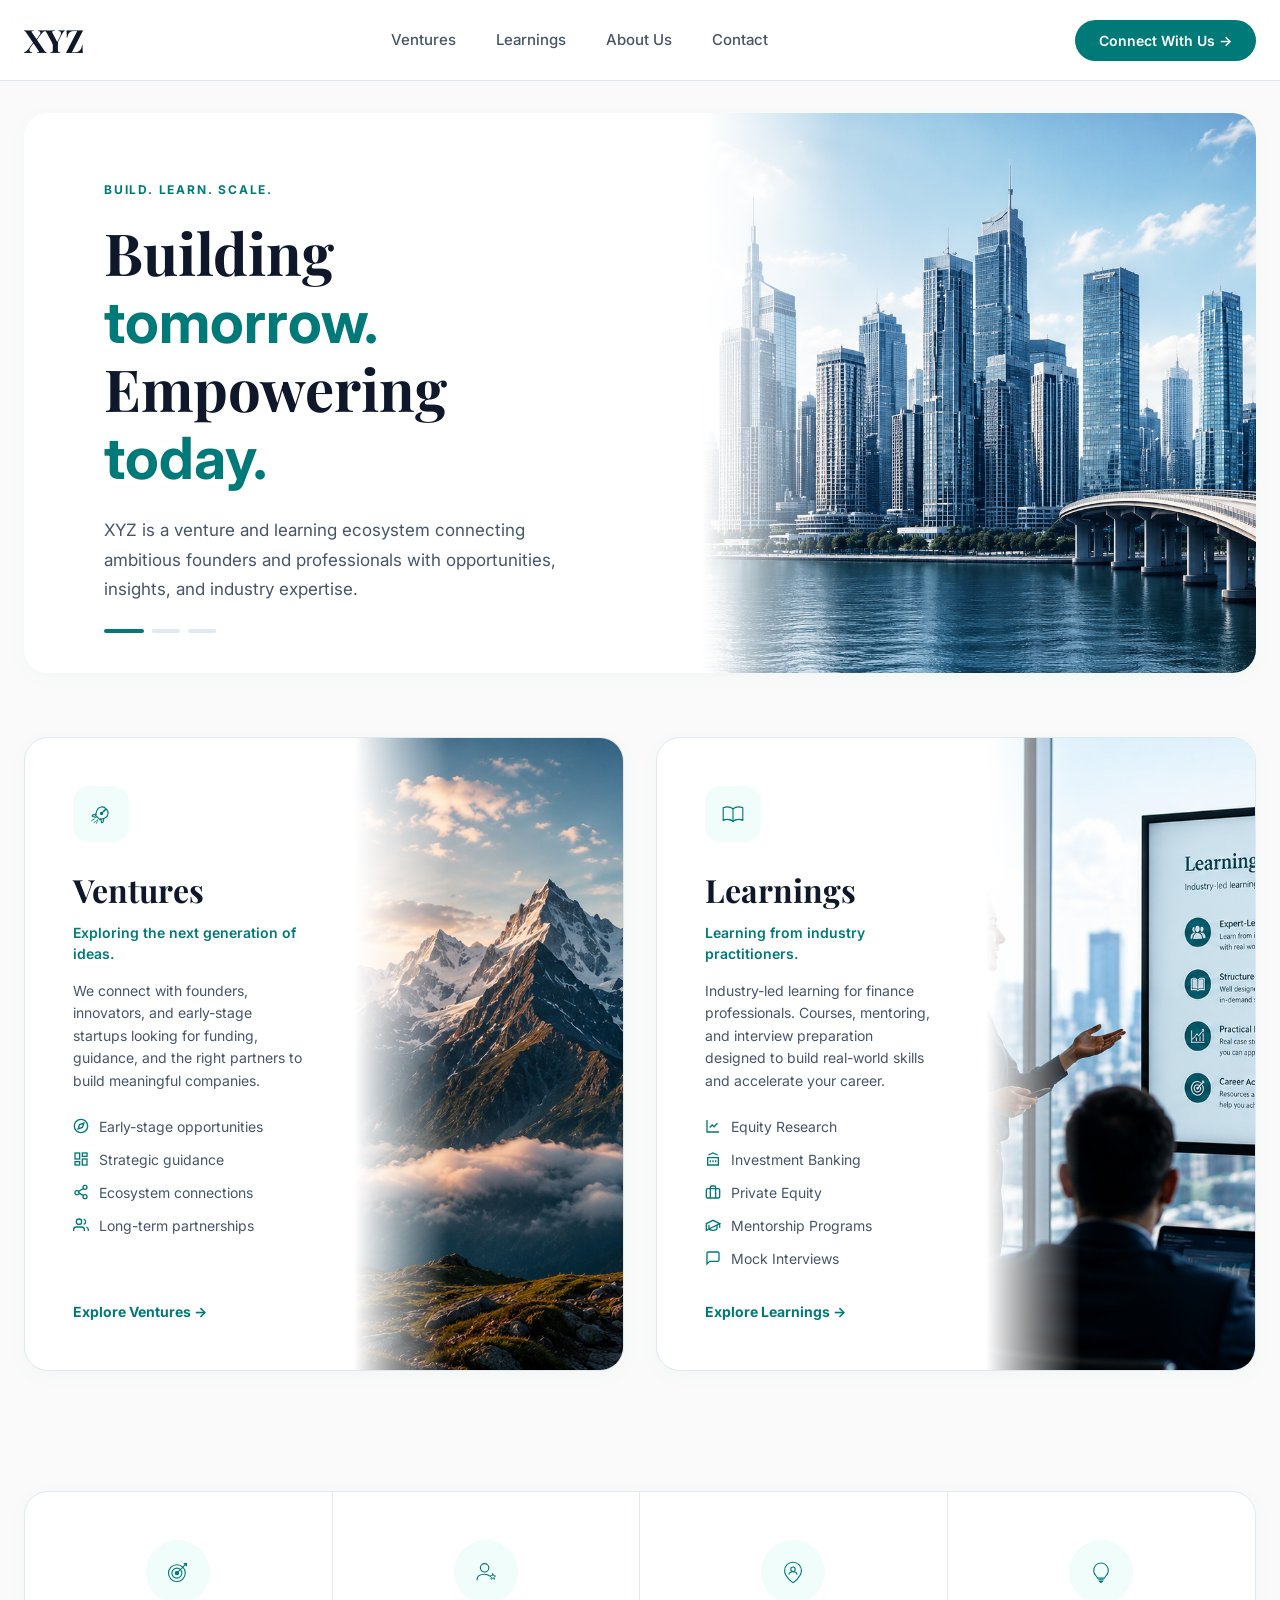
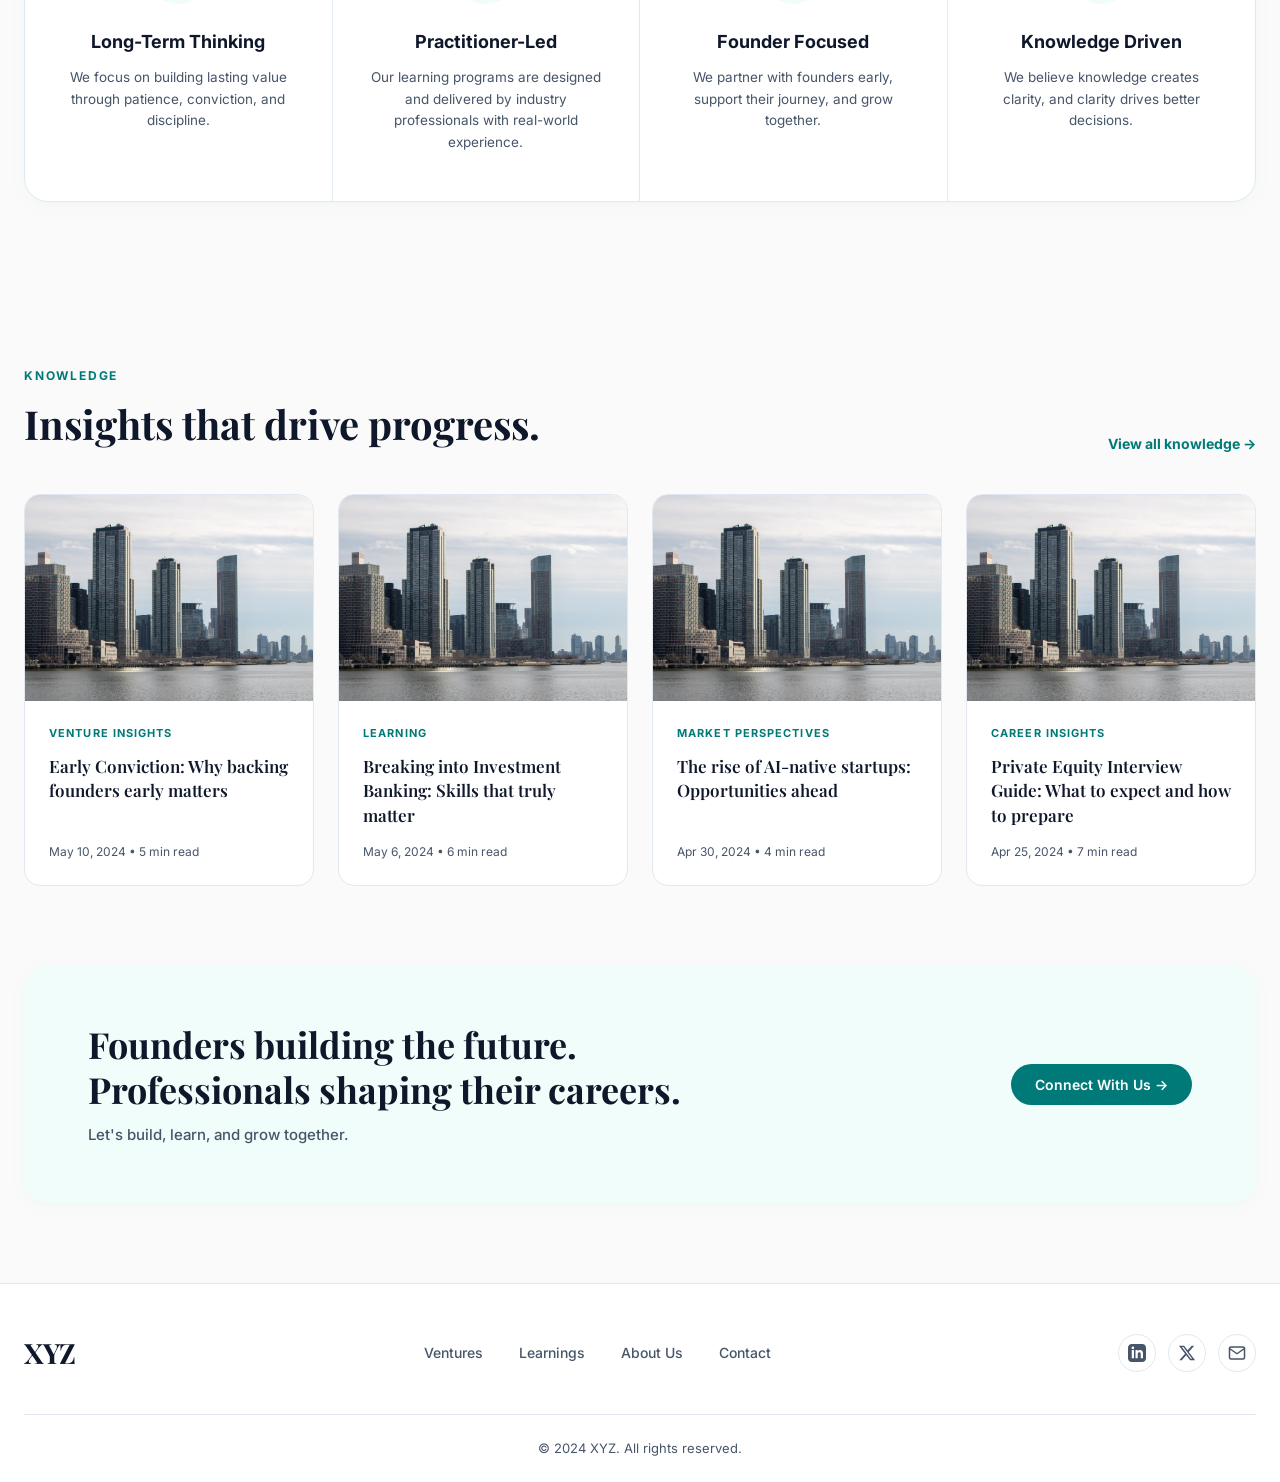
==== index.html @ 6a51c648 "init project" ====
<!doctype html>
<html lang="en">
  <head>
    <meta charset="UTF-8" />
    <meta name="viewport" content="width=device-width, initial-scale=1.0" />
    <title>XYZ Ventures & Learnings</title>

    <link rel="preconnect" href="https://fonts.googleapis.com" />
    <link rel="preconnect" href="https://fonts.gstatic.com" crossorigin />

    <link
      href="https://fonts.googleapis.com/css2?family=Playfair+Display:ital,wght@0,600;0,700;1,600;1,700&family=Inter:wght@400;500;600;700&display=swap"
      rel="stylesheet"
    />

    <link rel="stylesheet" href="styles.css" />
  </head>

  <body>
    <!-- ================= HEADER ================= -->

    <header class="header">
      <div class="container">
        <div class="navbar">
          <a href="#" class="logo"> XYZ </a>

          <nav class="nav-links" id="navMenu">
            <a href="#">Ventures</a>
            <a href="#">Learnings</a>
            <a href="#">About Us</a>
            <a href="#">Contact</a>
          </nav>

          <div class="nav-actions">
            <button class="btn-primary">Connect With Us &rarr;</button>

            <button class="menu-toggle" id="menuToggle" aria-label="Toggle Navigation Menu">☰</button>
          </div>
        </div>
      </div>
    </header>

    <!-- ================= HERO ================= -->

    <section class="hero">
      <div class="container">
        <div class="hero-slider">
          <!-- Slide 1 -->

          <div class="hero-slide active">
            <div class="hero-content">
              <span class="eyebrow"> BUILD. LEARN. SCALE. </span>

              <h1>
                Building
                <span class="highlight">tomorrow.</span>
                <br />
                Empowering
                <span class="highlight">today.</span>
              </h1>

              <p>
                XYZ is a venture and learning ecosystem connecting ambitious
                founders and professionals with opportunities, insights, and
                industry expertise.
              </p>
            </div>

            <div class="hero-image">
              <img src="assets/images/hero-city.jpg" alt="City Skyline" />
            </div>
          </div>

          <!-- Slide 2 -->

          <div class="hero-slide">
            <div class="hero-content">
              <span class="eyebrow"> GROW. CONNECT. LEAD. </span>

              <h1>
                Empowering
                <span class="highlight">founders.</span>
                <br />
                Creating
                <span class="highlight">impact.</span>
              </h1>

              <p>
                Access strategic guidance, funding opportunities, and an
                ecosystem built for long-term success.
              </p>
            </div>

            <div class="hero-image">
              <img src="assets/images/hero-founder.jpg" alt="Founder" />
            </div>
          </div>

          <!-- Slide 3 -->

          <div class="hero-slide">
            <div class="hero-content">
              <span class="eyebrow"> LEARN. EVOLVE. SUCCEED. </span>

              <h1>
                Learn from
                <span class="highlight">industry</span>
                <br />
                practitioners.
              </h1>

              <p>
                Industry-led learning designed to accelerate professional growth
                and real-world outcomes.
              </p>
            </div>

            <div class="hero-image">
              <img src="assets/images/hero-learning.jpg" alt="Learning" />
            </div>
          </div>

          <div class="slider-dots"></div>
        </div>
      </div>
    </section>

    <!-- ================= VENTURES & LEARNINGS ================= -->

    <section class="programs">
      <div class="container">
        <div class="program-grid">
          <!-- Ventures -->

          <article class="program-card">
            <div class="card-content-left">
              <div class="icon-box">
                <svg xmlns="http://www.w3.org/2000/svg" viewBox="0 0 100 100" class="card-icon-svg">
                  <g fill="none" stroke="currentColor" stroke-width="4" stroke-linecap="round" stroke-linejoin="round">
                    <path d="M68,32 C60,20 40,24 36,36 L30,54 L46,70 L64,64 C76,60 80,40 68,32 Z" />
                    <path d="M56,44 C60,38 64,34 68,32 C66,36 62,40 56,44" />
                    <path d="M33,51 L20,54 C18,55 18,58 21,59 L32,62" />
                    <path d="M49,67 L52,80 C53,82 56,82 57,79 L60,68" />
                    <path d="M26,68 L16,74" stroke-width="3" />
                    <path d="M32,74 L25,81" stroke-width="3" />
                    <path d="M38,71 L34,83" stroke-width="3" />
                    <circle cx="52" cy="48" r="4" fill="currentColor" />
                  </g>
                </svg>
              </div>

              <h3>Ventures</h3>
              
              <span class="program-subtitle">Exploring the next generation of ideas.</span>

              <p class="program-desc">
                We connect with founders, innovators, and early-stage startups looking for funding,
                guidance, and the right partners to build meaningful companies.
              </p>

              <ul class="program-list">
                <li>
                  <svg class="list-icon" viewBox="0 0 24 24" fill="none" stroke="currentColor" stroke-width="2"><circle cx="12" cy="12" r="10"/><polygon points="16.24 7.76 14.12 14.12 7.76 16.24 9.88 9.88 16.24 7.76"/></svg>
                  <span>Early-stage opportunities</span>
                </li>
                <li>
                  <svg class="list-icon" viewBox="0 0 24 24" fill="none" stroke="currentColor" stroke-width="2"><rect x="3" y="3" width="7" height="9"/><rect x="14" y="3" width="7" height="5"/><rect x="14" y="12" width="7" height="9"/><rect x="3" y="16" width="7" height="5"/></svg>
                  <span>Strategic guidance</span>
                </li>
                <li>
                  <svg class="list-icon" viewBox="0 0 24 24" fill="none" stroke="currentColor" stroke-width="2"><path d="M18 8A3 3 0 1 0 18 2A3 3 0 0 0 18 8Zm-12 8a3 3 0 1 0 0-6 3 3 0 0 0 0 6Zm12 6a3 3 0 1 0 0-6 3 3 0 0 0 0 6ZM7.5 11.5l9-5.1m-9 6.2l9 5.1"/></svg>
                  <span>Ecosystem connections</span>
                </li>
                <li>
                  <svg class="list-icon" viewBox="0 0 24 24" fill="none" stroke="currentColor" stroke-width="2"><path d="M17 21v-2a4 4 0 0 0-4-4H5a4 4 0 0 0-4 4v2"/><circle cx="9" cy="7" r="4"/><path d="M23 21v-2a4 4 0 0 0-3-3.87"/><path d="M16 3.13a4 4 0 0 1 0 7.75"/></svg>
                  <span>Long-term partnerships</span>
                </li>
              </ul>

              <a href="#" class="program-link"> Explore Ventures &rarr; </a>
            </div>

            <div class="card-image">
              <img src="assets/images/venture-mountain.jpg" alt="Mountain ventures" />
            </div>
          </article>

          <!-- Learnings -->

          <article class="program-card">
            <div class="card-content-left">
              <div class="icon-box">
                <svg xmlns="http://www.w3.org/2000/svg" viewBox="0 0 100 100" class="card-icon-svg">
                  <g fill="none" stroke="currentColor" stroke-width="4" stroke-linecap="round" stroke-linejoin="round">
                    <path d="M50,75 C40,68 25,68 15,72 L15,28 C25,24 40,24 50,31" />
                    <path d="M50,75 C60,68 75,68 85,72 L85,28 C75,24 60,24 50,31" />
                    <line x1="50" y1="31" x2="50" y2="75" />
                    <path d="M15,72 C25,69 40,69 50,76" />
                    <path d="M85,72 C75,69 60,69 50,76" />
                  </g>
                </svg>
              </div>

              <h3>Learnings</h3>
              
              <span class="program-subtitle">Learning from industry practitioners.</span>

              <p class="program-desc">
                Industry-led learning for finance professionals. Courses, mentoring, and interview
                preparation designed to build real-world skills and accelerate your career.
              </p>

              <ul class="program-list">
                <li>
                  <svg class="list-icon" viewBox="0 0 24 24" fill="none" stroke="currentColor" stroke-width="2"><path d="M3 3v18h18"/><path d="m18.7 8-5.1 5.2-2.8-2.7L7 14.3"/></svg>
                  <span>Equity Research</span>
                </li>
                <li>
                  <svg class="list-icon" viewBox="0 0 24 24" fill="none" stroke="currentColor" stroke-width="2"><path d="M3 21h18M3 10h18M5 6l7-3 7 3M4 10v11M20 10v11M8 14v3M12 14v3M16 14v3"/></svg>
                  <span>Investment Banking</span>
                </li>
                <li>
                  <svg class="list-icon" viewBox="0 0 24 24" fill="none" stroke="currentColor" stroke-width="2"><rect x="2" y="7" width="20" height="14" rx="2" ry="2"/><path d="M16 21V5a2 2 0 0 0-2-2h-4a2 2 0 0 0-2 2v16"/></svg>
                  <span>Private Equity</span>
                </li>
                <li>
                  <svg class="list-icon" viewBox="0 0 24 24" fill="none" stroke="currentColor" stroke-width="2"><path d="M22 10v6M2 10l10-5 10 5-10 5-10 5z"/><path d="M6 12v5c0 2 2 3 6 3s6-1 6-3v-5"/></svg>
                  <span>Mentorship Programs</span>
                </li>
                <li>
                  <svg class="list-icon" viewBox="0 0 24 24" fill="none" stroke="currentColor" stroke-width="2"><path d="M21 15a2 2 0 0 1-2 2H7l-4 4V5a2 2 0 0 1 2-2h14a2 2 0 0 1 2 2z"/></svg>
                  <span>Mock Interviews</span>
                </li>
              </ul>

              <a href="#" class="program-link"> Explore Learnings &rarr; </a>
            </div>

            <div class="card-image">
              <img src="assets/images/learning-office.jpg" alt="Learning environment" />
            </div>
          </article>
        </div>
      </div>
    </section>

    <!-- ================= VALUES ================= -->

    <section class="values">
      <div class="container">
        <div class="value-grid">
          <div class="value-item">
            <div class="value-icon">
              <svg class="value-svg-icon" viewBox="0 0 100 100">
                <g fill="none" stroke="currentColor" stroke-width="4" stroke-linecap="round" stroke-linejoin="round">
                  <circle cx="46" cy="54" r="30" />
                  <circle cx="46" cy="54" r="18" />
                  <circle cx="46" cy="54" r="6" fill="currentColor" />
                  <path d="M78,22 L52,48" stroke-width="4" />
                  <path d="M72,20 L80,20 L80,28" />
                  <line x1="75" y1="25" x2="81" y2="19" />
                </g>
              </svg>
            </div>
            <h4>Long-Term Thinking</h4>
            <p>
              We focus on building lasting value through patience, conviction,
              and discipline.
            </p>
          </div>

          <div class="value-item">
            <div class="value-icon">
              <svg class="value-svg-icon" viewBox="0 0 100 100">
                <g fill="none" stroke="currentColor" stroke-width="4" stroke-linecap="round" stroke-linejoin="round">
                  <circle cx="45" cy="35" r="15" />
                  <path d="M18,78 C18,63 30,58 45,58 C51,58 58,60 62,64" />
                  <path d="M74,56 L77,63 L84,64 L79,69 L80,76 L74,72 L68,76 L69,69 L64,64 L71,63 Z" fill="none" stroke-width="3.5" />
                </g>
              </svg>
            </div>
            <h4>Practitioner-Led</h4>
            <p>
              Our learning programs are designed and delivered by industry
              professionals with real-world experience.
            </p>
          </div>

          <div class="value-item">
            <div class="value-icon">
              <svg class="value-svg-icon" viewBox="0 0 100 100">
                <g fill="none" stroke="currentColor" stroke-width="4" stroke-linecap="round" stroke-linejoin="round">
                  <path d="M50,15 C33,15 20,28 20,45 C20,68 50,88 50,88 C50,88 80,68 80,45 C80,28 67,15 50,15 Z" />
                  <circle cx="50" cy="40" r="8" />
                  <path d="M36,58 C36,52 42,49 50,49 C58,49 64,52 64,58" />
                </g>
              </svg>
            </div>
            <h4>Founder Focused</h4>
            <p>
              We partner with founders early, support their journey, and grow together.
            </p>
          </div>

          <div class="value-item">
            <div class="value-icon">
              <svg class="value-svg-icon" viewBox="0 0 100 100">
                <g fill="none" stroke="currentColor" stroke-width="4" stroke-linecap="round" stroke-linejoin="round">
                  <path d="M50,18 C32,18 24,32 24,46 C24,58 34,64 38,72 L62,72 C66,64 76,58 76,46 C76,32 68,18 50,18 Z" />
                  <line x1="42" y1="78" x2="58" y2="78" />
                  <line x1="44" y1="84" x2="56" y2="84" />
                  <path d="M47,84 L50,88 L53,84 Z" fill="currentColor" />
                </g>
              </svg>
            </div>
            <h4>Knowledge Driven</h4>
            <p>
              We believe knowledge creates clarity, and clarity drives better decisions.
            </p>
          </div>
        </div>
      </div>
    </section>

    <!-- ================= KNOWLEDGE ================= -->

    <section class="knowledge">
      <div class="container">
        <div class="section-header">
          <div>
            <span class="section-label"> KNOWLEDGE </span>

            <h2>Insights that drive progress.</h2>
          </div>

          <a href="#" class="view-all-link"> View all knowledge &rarr; </a>
        </div>

        <div class="article-grid">
          <article class="article-card">
            <div class="article-image-box">
              <img src="assets/images/article-1.jpg" alt="Venture Insights" />
            </div>
            <div class="article-content">
              <span class="article-category">VENTURE INSIGHTS</span>
              <h4>Early Conviction: Why backing founders early matters</h4>
              <p class="article-meta">May 10, 2024 • 5 min read</p>
            </div>
          </article>

          <article class="article-card">
            <div class="article-image-box">
              <img src="assets/images/article-1.jpg" alt="Learning Insights" />
            </div>
            <div class="article-content">
              <span class="article-category">LEARNING</span>
              <h4>Breaking into Investment Banking: Skills that truly matter</h4>
              <p class="article-meta">May 6, 2024 • 6 min read</p>
            </div>
          </article>

          <article class="article-card">
            <div class="article-image-box">
              <img src="assets/images/article-1.jpg" alt="Market Perspectives" />
            </div>
            <div class="article-content">
              <span class="article-category">MARKET PERSPECTIVES</span>
              <h4>The rise of AI-native startups: Opportunities ahead</h4>
              <p class="article-meta">Apr 30, 2024 • 4 min read</p>
            </div>
          </article>

          <article class="article-card">
            <div class="article-image-box">
              <img src="assets/images/article-1.jpg" alt="Career Insights" />
            </div>
            <div class="article-content">
              <span class="article-category">CAREER INSIGHTS</span>
              <h4>Private Equity Interview Guide: What to expect and how to prepare</h4>
              <p class="article-meta">Apr 25, 2024 • 7 min read</p>
            </div>
          </article>
        </div>
      </div>
    </section>

    <!-- ================= CTA ================= -->

    <section class="cta-section">
      <div class="container">
        <div class="cta-banner">
          <div class="cta-content-left">
            <h2>
              Founders building the future.
              <br />
              Professionals shaping their careers.
            </h2>

            <p>Let's build, learn, and grow together.</p>
          </div>

          <div class="cta-content-right">
            <button class="btn-primary">Connect With Us &rarr;</button>
          </div>
        </div>
      </div>
    </section>

    <!-- ================= FOOTER ================= -->

    <footer class="footer">
      <div class="container">
        <div class="footer-top">
          <div class="footer-logo">XYZ</div>

          <div class="footer-links">
            <a href="#">Ventures</a>
            <a href="#">Learnings</a>
            <a href="#">About Us</a>
            <a href="#">Contact</a>
          </div>

          <div class="footer-social">
            <a href="#" aria-label="LinkedIn">
              <svg class="social-svg-icon" viewBox="0 0 24 24" fill="currentColor" width="20" height="20">
                <path d="M19 0h-14c-2.761 0-5 2.239-5 5v14c0 2.761 2.239 5 5 5h14c2.762 0 5-2.239 5-5v-14c0-2.761-2.238-5-5-5zm-11 19h-3v-11h3v11zm-1.5-12.268c-.966 0-1.75-.79-1.75-1.764s.784-1.764 1.75-1.764 1.75.79 1.75 1.764-.783 1.764-1.75 1.764zm13.5 12.268h-3v-5.604c0-3.368-4-3.113-4 0v5.604h-3v-11h3v1.765c1.396-2.586 7-2.777 7 2.476v6.759z"/>
              </svg>
            </a>
            <a href="#" aria-label="X">
              <svg class="social-svg-icon" viewBox="0 0 24 24" fill="currentColor" width="20" height="20">
                <path d="M18.244 2.25h3.308l-7.227 8.26 8.502 11.24H16.17l-5.214-6.817L4.99 21.75H1.68l7.73-8.835L1.254 2.25H8.08l4.713 6.231zm-1.161 17.52h1.833L7.084 4.126H5.117z"/>
              </svg>
            </a>
            <a href="#" aria-label="Email">
              <svg class="social-svg-icon" viewBox="0 0 24 24" fill="none" stroke="currentColor" stroke-width="2" stroke-linecap="round" stroke-linejoin="round" width="20" height="20">
                <path d="M4 4h16c1.1 0 2 .9 2 2v12c0 1.1-.9 2-2 2H4c-1.1 0-2-.9-2-2V6c0-1.1.9-2 2-2z"/>
                <polyline points="22,6 12,13 2,6"/>
              </svg>
            </a>
          </div>
        </div>

        <div class="footer-bottom">&copy; 2024 XYZ. All rights reserved.</div>
      </div>
    </footer>

    <script src="script.js"></script>
  </body>
</html>
---- styles.css ----
/* ==================================================
   XYZ TEAL VARIANT - Fresh & Modern
   styles.css
   ================================================== */

:root {
  /* Colors */
  --primary: #007A78;
  --primary-dark: #005A5B;
  --primary-light: #F0FDFA;
  --primary-light-hover: #E6F4F1;

  --text: #0F172A;
  --body: #475569;

  --border: #E2E8F0;
  --background: #FAFAFA;
  --white: #FFFFFF;

  /* Layout */
  --container: 1280px;

  /* Radius */
  --radius-xl: 24px;
  --radius-lg: 16px;
  --radius-md: 12px;
  --radius-sm: 8px;

  /* Shadow */
  --shadow-sm: 0 4px 20px rgba(0, 122, 120, 0.03);
  --shadow-md: 0 12px 36px rgba(0, 122, 120, 0.08);

  /* Animation */
  --transition: all 0.3s cubic-bezier(0.4, 0, 0.2, 1);
}

/* ==================================================
   RESET & BASICS
   ================================================== */

* {
  margin: 0;
  padding: 0;
  box-sizing: border-box;
}

img {
  display: block;
  width: 100%;
}

a {
  text-decoration: none;
  color: inherit;
}

ul {
  list-style: none;
}

button {
  font-family: inherit;
}

body {
  font-family: "Inter", sans-serif;
  background: var(--background);
  color: var(--text);
  overflow-x: hidden;
  line-height: 1.5;
  -webkit-font-smoothing: antialiased;
}

/* ==================================================
   LAYOUT CONTAINER
   ================================================== */

.container {
  width: 100%;
  max-width: var(--container);
  margin: 0 auto;
  padding-left: 24px;
  padding-right: 24px;
}

/* ==================================================
   HEADER & NAVBAR
   ================================================== */

.header {
  background: rgba(255, 255, 255, 0.85);
  backdrop-filter: blur(12px);
  -webkit-backdrop-filter: blur(12px);
  border-bottom: 1px solid var(--border);
  position: sticky;
  top: 0;
  z-index: 1000;
  transition: var(--transition);
}

.header.scrolled {
  box-shadow: 0 4px 20px rgba(15, 23, 42, 0.03);
  background: var(--white);
}

.navbar {
  height: 80px;
  display: flex;
  align-items: center;
  justify-content: space-between;
}

.logo {
  font-family: "Playfair Display", serif;
  font-size: 32px;
  font-weight: 700;
  color: var(--text);
  letter-spacing: -0.02em;
}

.nav-links {
  display: flex;
  align-items: center;
  gap: 40px;
}

.nav-links a {
  color: var(--body);
  font-size: 15px;
  font-weight: 500;
  transition: var(--transition);
  position: relative;
}

.nav-links a:hover {
  color: var(--primary);
}

.nav-actions {
  display: flex;
  align-items: center;
  gap: 16px;
}

.btn-primary {
  border: none;
  background: var(--primary);
  color: var(--white);
  padding: 12px 24px;
  border-radius: 999px;
  font-weight: 600;
  font-size: 14px;
  cursor: pointer;
  transition: var(--transition);
  display: inline-flex;
  align-items: center;
  gap: 8px;
}

.btn-primary:hover {
  background: var(--primary-dark);
  box-shadow: 0 4px 12px rgba(0, 122, 120, 0.15);
}

.menu-toggle {
  display: none;
  border: none;
  background: none;
  font-size: 24px;
  color: var(--text);
  cursor: pointer;
  padding: 4px;
  transition: var(--transition);
}

/* ==================================================
   HERO CAROUSEL
   ================================================== */

.hero {
  padding: 32px 0 64px;
}

.hero-slider {
  position: relative;
  overflow: hidden;
  border-radius: var(--radius-xl);
  box-shadow: var(--shadow-sm);
  background: var(--white);
}

.hero-slide {
  display: none;
  grid-template-columns: 55% 45%;
  min-height: 560px;
}

.hero-slide.active {
  display: grid;
}

.hero-content {
  padding: 64px 80px;
  display: flex;
  flex-direction: column;
  justify-content: center;
}

.eyebrow {
  color: var(--primary);
  font-size: 12px;
  font-weight: 700;
  letter-spacing: 0.15em;
  margin-bottom: 20px;
}

.hero-content h1 {
  font-family: "Playfair Display", serif;
  font-size: 58px;
  line-height: 1.15;
  margin-bottom: 24px;
  font-weight: 700;
  color: var(--text);
}

.hero-content h1 span.highlight {
  font-family: "Inter", sans-serif;
  color: var(--primary);
  font-weight: 700;
}

.hero-content p {
  font-size: 17px;
  line-height: 1.75;
  color: var(--body);
  max-width: 480px;
}

.hero-image {
  position: relative;
  overflow: hidden;
}

.hero-image::before {
  content: "";
  position: absolute;
  left: 0;
  top: 0;
  width: 25%;
  height: 100%;
  background: linear-gradient(to right, var(--white), rgba(255, 255, 255, 0));
  z-index: 2;
}

.hero-image img {
  width: 100%;
  height: 100%;
  object-fit: cover;
}

.slider-dots {
  display: flex;
  gap: 8px;
  position: absolute;
  left: 80px;
  bottom: 40px;
  z-index: 10;
}

.slider-dots button {
  width: 28px;
  height: 4px;
  border: none;
  border-radius: 99px;
  background: #E2E8F0;
  cursor: pointer;
  transition: var(--transition);
}

.slider-dots button.active {
  background: var(--primary);
  width: 40px;
}

/* ==================================================
   PROGRAM CARDS (VENTURES & LEARNINGS)
   ================================================== */

.programs {
  padding-bottom: 80px;
}

.program-grid {
  display: grid;
  grid-template-columns: repeat(2, 1fr);
  gap: 32px;
}

.program-card {
  position: relative;
  overflow: hidden;
  background: var(--white);
  border-radius: var(--radius-xl);
  border: 1px solid var(--border);
  min-height: 540px;
  box-shadow: var(--shadow-sm);
  display: flex;
  transition: var(--transition);
}

.program-card:hover {
  transform: translateY(-4px);
  box-shadow: var(--shadow-md);
  border-color: rgba(0, 122, 120, 0.15);
}

.card-content-left {
  padding: 48px;
  width: 55%;
  display: flex;
  flex-direction: column;
  justify-content: flex-start;
  z-index: 3;
}

.icon-box {
  width: 56px;
  height: 56px;
  border-radius: 16px;
  background: var(--primary-light);
  color: var(--primary);
  display: flex;
  align-items: center;
  justify-content: center;
  margin-bottom: 24px;
  transition: var(--transition);
}

.program-card:hover .icon-box {
  background: var(--primary);
  color: var(--white);
}

.card-icon-svg {
  width: 28px;
  height: 28px;
}

.program-card h3 {
  font-family: "Playfair Display", serif;
  font-size: 32px;
  font-weight: 700;
  margin-bottom: 8px;
  color: var(--text);
}

.program-subtitle {
  font-size: 14px;
  font-weight: 600;
  color: var(--primary);
  margin-bottom: 16px;
  display: block;
}

.program-desc {
  color: var(--body);
  font-size: 14px;
  line-height: 1.6;
  margin-bottom: 24px;
}

.program-list {
  display: flex;
  flex-direction: column;
  gap: 12px;
  margin-bottom: 32px;
}

.program-list li {
  display: flex;
  align-items: center;
  gap: 10px;
  color: var(--body);
  font-size: 14px;
}

.list-icon {
  width: 16px;
  height: 16px;
  color: var(--primary);
  flex-shrink: 0;
}

.program-link {
  font-size: 14px;
  font-weight: 700;
  color: var(--primary);
  margin-top: auto;
  display: inline-flex;
  align-items: center;
  transition: var(--transition);
}

.program-link:hover {
  color: var(--primary-dark);
  transform: translateX(4px);
}

.card-image {
  width: 45%;
  position: relative;
  overflow: hidden;
}

.card-image::before {
  content: "";
  position: absolute;
  top: 0;
  left: 0;
  width: 35%;
  height: 100%;
  background: linear-gradient(to right, var(--white), rgba(255, 255, 255, 0));
  z-index: 2;
}

.card-image img {
  height: 100%;
  width: 100%;
  object-fit: cover;
}

/* ==================================================
   VALUES SECTION
   ================================================= */

.values {
  padding: 40px 0 80px;
}

.value-grid {
  display: grid;
  grid-template-columns: repeat(4, 1fr);
  background: var(--white);
  border-radius: var(--radius-xl);
  border: 1px solid var(--border);
  overflow: hidden;
  box-shadow: var(--shadow-sm);
}

.value-item {
  padding: 48px 36px;
  text-align: center;
  display: flex;
  flex-direction: column;
  align-items: center;
  transition: var(--transition);
}

.value-item:hover {
  background: var(--primary-light);
}

.value-item:not(:last-child) {
  border-right: 1px solid var(--border);
}

.value-icon {
  width: 64px;
  height: 64px;
  border-radius: 50%;
  background: var(--primary-light);
  color: var(--primary);
  display: flex;
  align-items: center;
  justify-content: center;
  margin-bottom: 24px;
  transition: var(--transition);
}

.value-item:hover .value-icon {
  background: var(--primary);
  color: var(--white);
  transform: scale(1.05);
}

.value-svg-icon {
  width: 28px;
  height: 28px;
}

.value-item h4 {
  font-family: "Inter", sans-serif;
  font-size: 18px;
  font-weight: 700;
  margin-bottom: 12px;
  color: var(--text);
}

.value-item p {
  color: var(--body);
  font-size: 13.5px;
  line-height: 1.6;
}

/* ==================================================
   KNOWLEDGE SECTION
   ================================================== */

.knowledge {
  padding: 80px 0;
}

.section-header {
  display: flex;
  justify-content: space-between;
  align-items: flex-end;
  margin-bottom: 40px;
}

.section-label {
  color: var(--primary);
  font-weight: 700;
  letter-spacing: 0.15em;
  font-size: 12px;
  text-transform: uppercase;
}

.section-header h2 {
  font-family: "Playfair Display", serif;
  font-size: 40px;
  font-weight: 700;
  margin-top: 8px;
  color: var(--text);
}

.view-all-link {
  color: var(--primary);
  font-weight: 700;
  font-size: 14px;
  display: inline-flex;
  align-items: center;
  transition: var(--transition);
}

.view-all-link:hover {
  color: var(--primary-dark);
  transform: translateX(4px);
}

.article-grid {
  display: grid;
  grid-template-columns: repeat(4, 1fr);
  gap: 24px;
}

.article-card {
  background: var(--white);
  border-radius: var(--radius-lg);
  overflow: hidden;
  border: 1px solid var(--border);
  display: flex;
  flex-direction: column;
  transition: var(--transition);
  cursor: pointer;
}

.article-card:hover {
  transform: translateY(-6px);
  box-shadow: var(--shadow-md);
  border-color: rgba(0, 122, 120, 0.15);
}

.article-image-box {
  aspect-ratio: 1.4;
  overflow: hidden;
  position: relative;
}

.article-image-box img {
  height: 100%;
  object-fit: cover;
  transition: transform 0.5s ease;
}

.article-card:hover .article-image-box img {
  transform: scale(1.05);
}

.article-content {
  padding: 24px;
  display: flex;
  flex-direction: column;
  flex-grow: 1;
}

.article-category {
  color: var(--primary);
  font-size: 11px;
  font-weight: 700;
  letter-spacing: 0.1em;
  text-transform: uppercase;
  margin-bottom: 12px;
}

.article-content h4 {
  font-family: "Playfair Display", serif;
  font-size: 17px;
  font-weight: 600;
  line-height: 1.45;
  color: var(--text);
  margin-bottom: 16px;
  flex-grow: 1;
}

.article-meta {
  color: var(--body);
  font-size: 12px;
}

/* ==================================================
   CTA SECTION
   ================================================== */

.cta-section {
  padding-bottom: 80px;
}

.cta-banner {
  background: var(--primary-light);
  border-radius: var(--radius-xl);
  padding: 56px 64px;
  display: flex;
  justify-content: space-between;
  align-items: center;
  gap: 32px;
  box-shadow: var(--shadow-sm);
}

.cta-content-left h2 {
  font-family: "Playfair Display", serif;
  font-size: 36px;
  line-height: 1.25;
  font-weight: 700;
  color: var(--text);
  margin-bottom: 12px;
}

.cta-content-left p {
  color: var(--body);
  font-size: 15px;
  font-weight: 500;
}

.cta-content-right {
  flex-shrink: 0;
}

/* ==================================================
   FOOTER
   ================================================== */

.footer {
  background: var(--white);
  border-top: 1px solid var(--border);
  padding-top: 48px;
}

.footer-top {
  padding-bottom: 40px;
  display: flex;
  justify-content: space-between;
  align-items: center;
}

.footer-logo {
  font-family: "Playfair Display", serif;
  font-size: 28px;
  font-weight: 700;
  color: var(--text);
  letter-spacing: -0.01em;
}

.footer-links {
  display: flex;
  gap: 36px;
}

.footer-links a {
  color: var(--body);
  font-size: 14px;
  font-weight: 500;
  transition: var(--transition);
}

.footer-links a:hover {
  color: var(--primary);
}

.footer-social {
  display: flex;
  gap: 12px;
}

.footer-social a {
  width: 38px;
  height: 38px;
  border-radius: 50%;
  border: 1px solid var(--border);
  display: flex;
  align-items: center;
  justify-content: center;
  color: var(--body);
  transition: var(--transition);
}

.footer-social a:hover {
  color: var(--primary);
  border-color: var(--primary);
  background: var(--primary-light);
  transform: translateY(-2px);
}

.social-svg-icon {
  width: 18px;
  height: 18px;
}

.footer-bottom {
  border-top: 1px solid var(--border);
  text-align: center;
  padding: 24px;
  color: var(--body);
  font-size: 13px;
}

/* ==================================================
   ANIMATIONS & EFFECTS
   ================================================== */

.program-card, .value-item, .article-card, .cta-banner {
  opacity: 0;
  transform: translateY(20px);
  transition: opacity 0.8s cubic-bezier(0.16, 1, 0.3, 1), 
              transform 0.8s cubic-bezier(0.16, 1, 0.3, 1);
}

.program-card.animate-in, .value-item.animate-in, 
.article-card.animate-in, .cta-banner.animate-in {
  opacity: 1;
  transform: translateY(0);
}

/* Add custom hover transition properties specifically */
.article-card.animate-in {
  transition: opacity 0.8s cubic-bezier(0.16, 1, 0.3, 1), 
              transform 0.8s cubic-bezier(0.16, 1, 0.3, 1),
              box-shadow 0.3s ease,
              border-color 0.3s ease;
}

.program-card.animate-in {
  transition: opacity 0.8s cubic-bezier(0.16, 1, 0.3, 1), 
              transform 0.8s cubic-bezier(0.16, 1, 0.3, 1),
              box-shadow 0.3s ease,
              border-color 0.3s ease,
              background-color 0.3s ease;
}

/* ==================================================
   RESPONSIVE DESIGN (MEDIA QUERIES)
   ================================================== */

@media (max-width: 1200px) {
  .hero-content h1 {
    font-size: 48px;
  }
  .article-grid {
    grid-template-columns: repeat(2, 1fr);
  }
  .value-grid {
    grid-template-columns: repeat(2, 1fr);
  }
  .value-item:nth-child(2) {
    border-right: none;
  }
  .value-item:nth-child(-n+2) {
    border-bottom: 1px solid var(--border);
  }
}

@media (max-width: 991px) {
  .navbar {
    height: 72px;
  }
  
  .nav-links {
    position: fixed;
    top: 72px;
    left: 0;
    width: 100%;
    height: calc(100vh - 72px);
    background: var(--white);
    flex-direction: column;
    align-items: center;
    justify-content: flex-start;
    padding-top: 48px;
    gap: 32px;
    transform: translateY(-100%);
    opacity: 0;
    visibility: hidden;
    transition: all 0.4s cubic-bezier(0.16, 1, 0.3, 1);
    z-index: 998;
    border-top: 1px solid var(--border);
  }
  
  .nav-links.mobile-open {
    transform: translateY(0);
    opacity: 1;
    visibility: visible;
  }

  .nav-links a {
    font-size: 18px;
    font-weight: 600;
    color: var(--text);
  }

  .menu-toggle {
    display: block;
  }

  /* Hamburger transform when menu is active */
  .menu-toggle.active {
    color: var(--primary);
  }

  /* Hero split stacks */
  .hero-slide {
    grid-template-columns: 1fr;
    min-height: auto;
  }

  .hero-image {
    order: -1;
    height: 320px;
  }

  .hero-image::before {
    width: 100%;
    height: 25%;
    top: auto;
    bottom: 0;
    background: linear-gradient(to top, var(--white), rgba(255, 255, 255, 0));
  }

  .hero-content {
    padding: 40px 32px 64px;
    text-align: center;
    align-items: center;
  }

  .hero-content p {
    margin: 0 auto;
  }

  .slider-dots {
    left: 50%;
    transform: translateX(-50%);
    bottom: 24px;
  }

  /* Programs stack */
  .program-grid {
    grid-template-columns: 1fr;
  }

  .program-card {
    flex-direction: column;
    min-height: auto;
  }

  .card-content-left {
    width: 100%;
    padding: 40px 32px;
  }

  .card-image {
    width: 100%;
    height: 260px;
  }

  .card-image::before {
    width: 100%;
    height: 35%;
    top: 0;
    left: 0;
    background: linear-gradient(to bottom, var(--white), rgba(255, 255, 255, 0));
  }

  /* CTA stacks */
  .cta-banner {
    flex-direction: column;
    text-align: center;
    padding: 48px 32px;
  }

  .cta-content-right {
    width: 100%;
  }

  .cta-content-right .btn-primary {
    width: 100%;
    justify-content: center;
  }

  /* Footer top collapses */
  .footer-top {
    flex-direction: column;
    gap: 32px;
    text-align: center;
  }

  .footer-links {
    flex-direction: column;
    align-items: center;
    gap: 20px;
  }
}

@media (max-width: 640px) {
  .hero {
    padding-top: 16px;
  }

  .hero-content h1 {
    font-size: 36px;
  }

  .hero-content p {
    font-size: 15px;
  }

  .section-header {
    flex-direction: column;
    align-items: flex-start;
    gap: 16px;
  }

  .section-header h2 {
    font-size: 32px;
  }

  .value-grid {
    grid-template-columns: 1fr;
  }

  .value-item {
    border-right: none !important;
    border-bottom: 1px solid var(--border) !important;
    padding: 40px 24px;
  }

  .value-item:last-child {
    border-bottom: none !important;
  }

  .article-grid {
    grid-template-columns: 1fr;
    gap: 20px;
  }

  .nav-actions .btn-primary {
    display: none; /* Hide in nav header on small mobile to save space */
  }
}
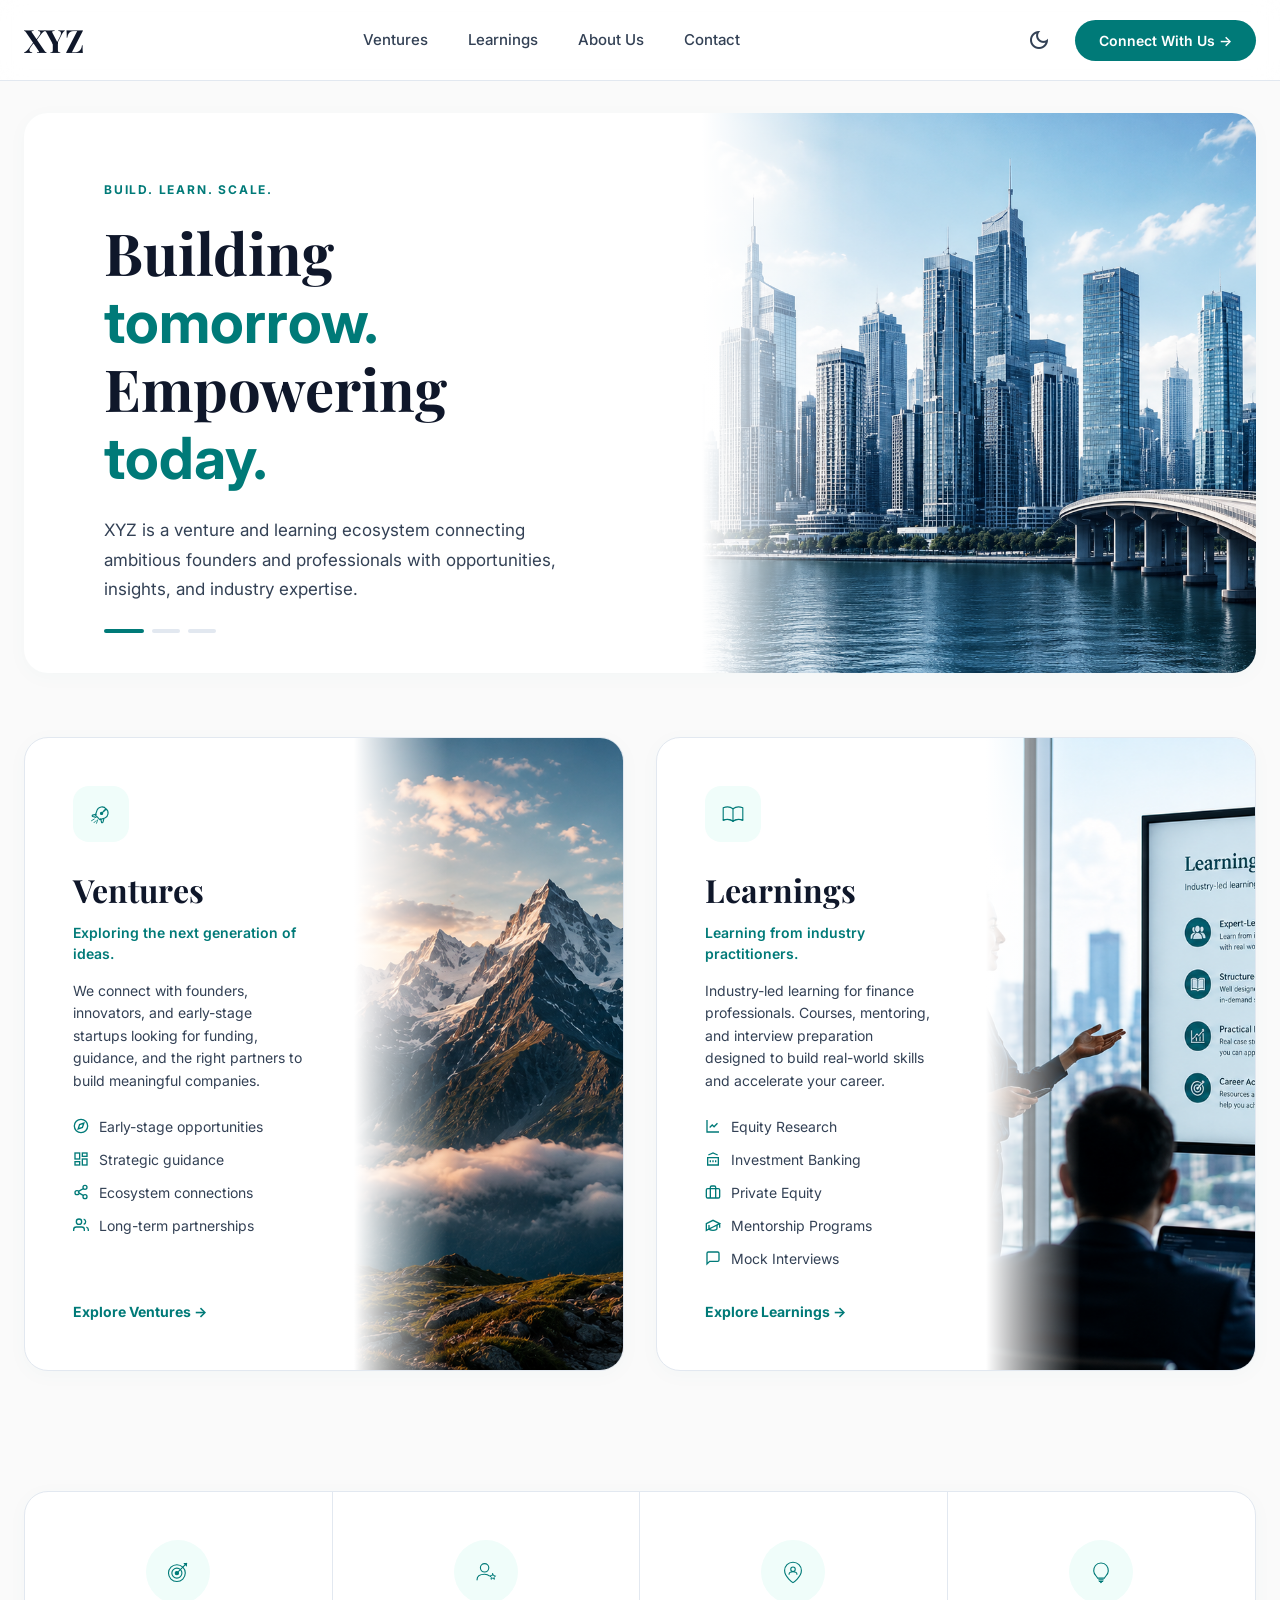
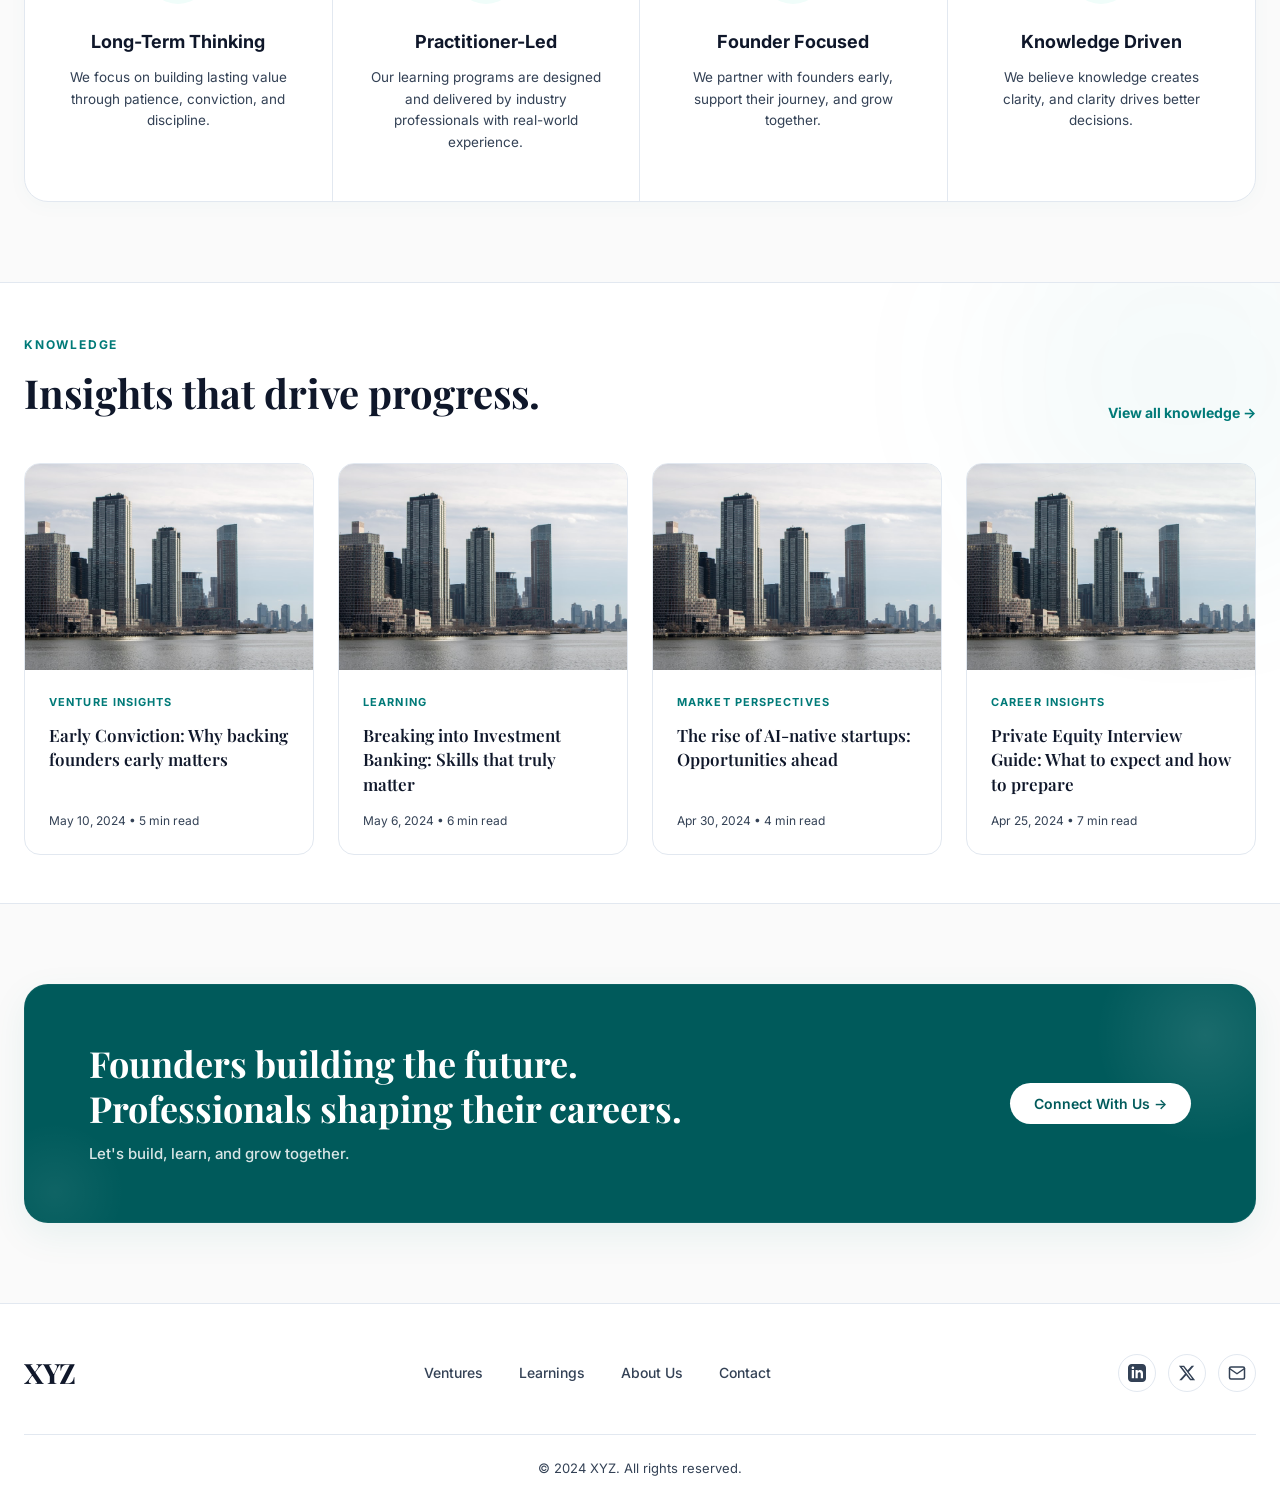
==== commit 56fea717: "Add contact, about us, learning and venture page" ====
--- a/index.html
+++ b/index.html
@@ -1,449 +1,502 @@
 <!doctype html>
 <html lang="en">
-  <head>
-    <meta charset="UTF-8" />
-    <meta name="viewport" content="width=device-width, initial-scale=1.0" />
-    <title>XYZ Ventures & Learnings</title>
-
-    <link rel="preconnect" href="https://fonts.googleapis.com" />
-    <link rel="preconnect" href="https://fonts.gstatic.com" crossorigin />
-
-    <link
-      href="https://fonts.googleapis.com/css2?family=Playfair+Display:ital,wght@0,600;0,700;1,600;1,700&family=Inter:wght@400;500;600;700&display=swap"
-      rel="stylesheet"
-    />
-
-    <link rel="stylesheet" href="styles.css" />
-  </head>
-
-  <body>
-    <!-- ================= HEADER ================= -->
-
-    <header class="header">
-      <div class="container">
-        <div class="navbar">
-          <a href="#" class="logo"> XYZ </a>
-
-          <nav class="nav-links" id="navMenu">
-            <a href="#">Ventures</a>
-            <a href="#">Learnings</a>
-            <a href="#">About Us</a>
-            <a href="#">Contact</a>
-          </nav>
-
-          <div class="nav-actions">
-            <button class="btn-primary">Connect With Us &rarr;</button>
-
-            <button class="menu-toggle" id="menuToggle" aria-label="Toggle Navigation Menu">☰</button>
-          </div>
-        </div>
-      </div>
-    </header>
-
-    <!-- ================= HERO ================= -->
-
-    <section class="hero">
-      <div class="container">
-        <div class="hero-slider">
-          <!-- Slide 1 -->
-
-          <div class="hero-slide active">
-            <div class="hero-content">
-              <span class="eyebrow"> BUILD. LEARN. SCALE. </span>
-
-              <h1>
-                Building
-                <span class="highlight">tomorrow.</span>
-                <br />
-                Empowering
-                <span class="highlight">today.</span>
-              </h1>
-
-              <p>
-                XYZ is a venture and learning ecosystem connecting ambitious
-                founders and professionals with opportunities, insights, and
-                industry expertise.
-              </p>
-            </div>
-
-            <div class="hero-image">
-              <img src="assets/images/hero-city.jpg" alt="City Skyline" />
-            </div>
-          </div>
-
-          <!-- Slide 2 -->
-
-          <div class="hero-slide">
-            <div class="hero-content">
-              <span class="eyebrow"> GROW. CONNECT. LEAD. </span>
-
-              <h1>
-                Empowering
-                <span class="highlight">founders.</span>
-                <br />
-                Creating
-                <span class="highlight">impact.</span>
-              </h1>
-
-              <p>
-                Access strategic guidance, funding opportunities, and an
-                ecosystem built for long-term success.
-              </p>
-            </div>
-
-            <div class="hero-image">
-              <img src="assets/images/hero-founder.jpg" alt="Founder" />
-            </div>
-          </div>
-
-          <!-- Slide 3 -->
-
-          <div class="hero-slide">
-            <div class="hero-content">
-              <span class="eyebrow"> LEARN. EVOLVE. SUCCEED. </span>
-
-              <h1>
-                Learn from
-                <span class="highlight">industry</span>
-                <br />
-                practitioners.
-              </h1>
-
-              <p>
-                Industry-led learning designed to accelerate professional growth
-                and real-world outcomes.
-              </p>
-            </div>
-
-            <div class="hero-image">
-              <img src="assets/images/hero-learning.jpg" alt="Learning" />
-            </div>
-          </div>
-
-          <div class="slider-dots"></div>
-        </div>
-      </div>
-    </section>
-
-    <!-- ================= VENTURES & LEARNINGS ================= -->
-
-    <section class="programs">
-      <div class="container">
-        <div class="program-grid">
-          <!-- Ventures -->
-
-          <article class="program-card">
-            <div class="card-content-left">
-              <div class="icon-box">
-                <svg xmlns="http://www.w3.org/2000/svg" viewBox="0 0 100 100" class="card-icon-svg">
-                  <g fill="none" stroke="currentColor" stroke-width="4" stroke-linecap="round" stroke-linejoin="round">
-                    <path d="M68,32 C60,20 40,24 36,36 L30,54 L46,70 L64,64 C76,60 80,40 68,32 Z" />
-                    <path d="M56,44 C60,38 64,34 68,32 C66,36 62,40 56,44" />
-                    <path d="M33,51 L20,54 C18,55 18,58 21,59 L32,62" />
-                    <path d="M49,67 L52,80 C53,82 56,82 57,79 L60,68" />
-                    <path d="M26,68 L16,74" stroke-width="3" />
-                    <path d="M32,74 L25,81" stroke-width="3" />
-                    <path d="M38,71 L34,83" stroke-width="3" />
-                    <circle cx="52" cy="48" r="4" fill="currentColor" />
-                  </g>
-                </svg>
-              </div>
-
-              <h3>Ventures</h3>
-              
-              <span class="program-subtitle">Exploring the next generation of ideas.</span>
-
-              <p class="program-desc">
-                We connect with founders, innovators, and early-stage startups looking for funding,
-                guidance, and the right partners to build meaningful companies.
-              </p>
-
-              <ul class="program-list">
-                <li>
-                  <svg class="list-icon" viewBox="0 0 24 24" fill="none" stroke="currentColor" stroke-width="2"><circle cx="12" cy="12" r="10"/><polygon points="16.24 7.76 14.12 14.12 7.76 16.24 9.88 9.88 16.24 7.76"/></svg>
-                  <span>Early-stage opportunities</span>
-                </li>
-                <li>
-                  <svg class="list-icon" viewBox="0 0 24 24" fill="none" stroke="currentColor" stroke-width="2"><rect x="3" y="3" width="7" height="9"/><rect x="14" y="3" width="7" height="5"/><rect x="14" y="12" width="7" height="9"/><rect x="3" y="16" width="7" height="5"/></svg>
-                  <span>Strategic guidance</span>
-                </li>
-                <li>
-                  <svg class="list-icon" viewBox="0 0 24 24" fill="none" stroke="currentColor" stroke-width="2"><path d="M18 8A3 3 0 1 0 18 2A3 3 0 0 0 18 8Zm-12 8a3 3 0 1 0 0-6 3 3 0 0 0 0 6Zm12 6a3 3 0 1 0 0-6 3 3 0 0 0 0 6ZM7.5 11.5l9-5.1m-9 6.2l9 5.1"/></svg>
-                  <span>Ecosystem connections</span>
-                </li>
-                <li>
-                  <svg class="list-icon" viewBox="0 0 24 24" fill="none" stroke="currentColor" stroke-width="2"><path d="M17 21v-2a4 4 0 0 0-4-4H5a4 4 0 0 0-4 4v2"/><circle cx="9" cy="7" r="4"/><path d="M23 21v-2a4 4 0 0 0-3-3.87"/><path d="M16 3.13a4 4 0 0 1 0 7.75"/></svg>
-                  <span>Long-term partnerships</span>
-                </li>
-              </ul>
-
-              <a href="#" class="program-link"> Explore Ventures &rarr; </a>
-            </div>
-
-            <div class="card-image">
-              <img src="assets/images/venture-mountain.jpg" alt="Mountain ventures" />
-            </div>
-          </article>
-
-          <!-- Learnings -->
-
-          <article class="program-card">
-            <div class="card-content-left">
-              <div class="icon-box">
-                <svg xmlns="http://www.w3.org/2000/svg" viewBox="0 0 100 100" class="card-icon-svg">
-                  <g fill="none" stroke="currentColor" stroke-width="4" stroke-linecap="round" stroke-linejoin="round">
-                    <path d="M50,75 C40,68 25,68 15,72 L15,28 C25,24 40,24 50,31" />
-                    <path d="M50,75 C60,68 75,68 85,72 L85,28 C75,24 60,24 50,31" />
-                    <line x1="50" y1="31" x2="50" y2="75" />
-                    <path d="M15,72 C25,69 40,69 50,76" />
-                    <path d="M85,72 C75,69 60,69 50,76" />
-                  </g>
-                </svg>
-              </div>
-
-              <h3>Learnings</h3>
-              
-              <span class="program-subtitle">Learning from industry practitioners.</span>
-
-              <p class="program-desc">
-                Industry-led learning for finance professionals. Courses, mentoring, and interview
-                preparation designed to build real-world skills and accelerate your career.
-              </p>
-
-              <ul class="program-list">
-                <li>
-                  <svg class="list-icon" viewBox="0 0 24 24" fill="none" stroke="currentColor" stroke-width="2"><path d="M3 3v18h18"/><path d="m18.7 8-5.1 5.2-2.8-2.7L7 14.3"/></svg>
-                  <span>Equity Research</span>
-                </li>
-                <li>
-                  <svg class="list-icon" viewBox="0 0 24 24" fill="none" stroke="currentColor" stroke-width="2"><path d="M3 21h18M3 10h18M5 6l7-3 7 3M4 10v11M20 10v11M8 14v3M12 14v3M16 14v3"/></svg>
-                  <span>Investment Banking</span>
-                </li>
-                <li>
-                  <svg class="list-icon" viewBox="0 0 24 24" fill="none" stroke="currentColor" stroke-width="2"><rect x="2" y="7" width="20" height="14" rx="2" ry="2"/><path d="M16 21V5a2 2 0 0 0-2-2h-4a2 2 0 0 0-2 2v16"/></svg>
-                  <span>Private Equity</span>
-                </li>
-                <li>
-                  <svg class="list-icon" viewBox="0 0 24 24" fill="none" stroke="currentColor" stroke-width="2"><path d="M22 10v6M2 10l10-5 10 5-10 5-10 5z"/><path d="M6 12v5c0 2 2 3 6 3s6-1 6-3v-5"/></svg>
-                  <span>Mentorship Programs</span>
-                </li>
-                <li>
-                  <svg class="list-icon" viewBox="0 0 24 24" fill="none" stroke="currentColor" stroke-width="2"><path d="M21 15a2 2 0 0 1-2 2H7l-4 4V5a2 2 0 0 1 2-2h14a2 2 0 0 1 2 2z"/></svg>
-                  <span>Mock Interviews</span>
-                </li>
-              </ul>
-
-              <a href="#" class="program-link"> Explore Learnings &rarr; </a>
-            </div>
-
-            <div class="card-image">
-              <img src="assets/images/learning-office.jpg" alt="Learning environment" />
-            </div>
-          </article>
-        </div>
-      </div>
-    </section>
-
-    <!-- ================= VALUES ================= -->
-
-    <section class="values">
-      <div class="container">
-        <div class="value-grid">
-          <div class="value-item">
-            <div class="value-icon">
-              <svg class="value-svg-icon" viewBox="0 0 100 100">
+
+<head>
+  <meta charset="UTF-8" />
+  <meta name="viewport" content="width=device-width, initial-scale=1.0" />
+  <title>XYZ Ventures & Learnings</title>
+
+  <link rel="preconnect" href="https://fonts.googleapis.com" />
+  <link rel="preconnect" href="https://fonts.gstatic.com" crossorigin />
+
+  <link
+    href="https://fonts.googleapis.com/css2?family=Playfair+Display:ital,wght@0,600;0,700;1,600;1,700&family=Inter:wght@400;500;600;700&display=swap"
+    rel="stylesheet" />
+
+  <link rel="stylesheet" href="styles.css" />
+  <link href="https://fonts.googleapis.com/css2?family=Material+Symbols+Outlined:wght,FILL@100..700,0..1&display=swap"
+    rel="stylesheet" />
+  <script>
+    (function() {
+      const currentTheme = localStorage.getItem("theme");
+      if (currentTheme) {
+        document.documentElement.setAttribute("data-theme", currentTheme);
+      } else {
+        const prefersDark = window.matchMedia("(prefers-color-scheme: dark)").matches;
+        document.documentElement.setAttribute("data-theme", prefersDark ? "dark" : "light");
+      }
+    })();
+  </script>
+</head>
+
+<body>
+  <!-- ================= HEADER ================= -->
+
+  <header class="header">
+    <div class="container">
+      <div class="navbar">
+        <a href="index.html" class="logo"> XYZ </a>
+
+        <nav class="nav-links" id="navMenu">
+          <a href="ventures.html">Ventures</a>
+          <a href="learnings.html">Learnings</a>
+          <a href="about.html">About Us</a>
+          <a href="contact.html">Contact</a>
+        </nav>
+
+        <div class="nav-actions">
+          <button class="theme-toggle" id="themeToggle" aria-label="Toggle Dark/Light Mode">
+            <span class="material-symbols-outlined theme-toggle-icon">dark_mode</span>
+          </button>
+
+          <button class="btn-primary">Connect With Us &rarr;</button>
+
+          <button class="menu-toggle" id="menuToggle" aria-label="Toggle Navigation Menu">☰</button>
+        </div>
+      </div>
+    </div>
+  </header>
+
+  <!-- ================= HERO ================= -->
+
+  <section class="hero">
+    <div class="container">
+      <div class="hero-slider">
+        <!-- Slide 1 -->
+
+        <div class="hero-slide active">
+          <div class="hero-content">
+            <span class="eyebrow"> BUILD. LEARN. SCALE. </span>
+
+            <h1>
+              Building
+              <span class="highlight">tomorrow.</span>
+              <br />
+              Empowering
+              <span class="highlight">today.</span>
+            </h1>
+
+            <p>
+              XYZ is a venture and learning ecosystem connecting ambitious
+              founders and professionals with opportunities, insights, and
+              industry expertise.
+            </p>
+          </div>
+
+          <div class="hero-image">
+            <img src="assets/images/hero-city.jpg" alt="City Skyline" />
+          </div>
+        </div>
+
+        <!-- Slide 2 -->
+
+        <div class="hero-slide">
+          <div class="hero-content">
+            <span class="eyebrow"> GROW. CONNECT. LEAD. </span>
+
+            <h1>
+              Empowering
+              <span class="highlight">founders.</span>
+              <br />
+              Creating
+              <span class="highlight">impact.</span>
+            </h1>
+
+            <p>
+              Access strategic guidance, funding opportunities, and an
+              ecosystem built for long-term success.
+            </p>
+          </div>
+
+          <div class="hero-image">
+            <img src="assets/images/hero-founder.jpg" alt="Founder" />
+          </div>
+        </div>
+
+        <!-- Slide 3 -->
+
+        <div class="hero-slide">
+          <div class="hero-content">
+            <span class="eyebrow"> LEARN. EVOLVE. SUCCEED. </span>
+
+            <h1>
+              Learn from
+              <span class="highlight">industry</span>
+              <br />
+              practitioners.
+            </h1>
+
+            <p>
+              Industry-led learning designed to accelerate professional growth
+              and real-world outcomes.
+            </p>
+          </div>
+
+          <div class="hero-image">
+            <img src="assets/images/hero-learning.jpg" alt="Learning" />
+          </div>
+        </div>
+
+        <div class="slider-dots"></div>
+      </div>
+    </div>
+  </section>
+
+  <!-- ================= VENTURES & LEARNINGS ================= -->
+
+  <section class="programs">
+    <div class="container">
+      <div class="program-grid">
+        <!-- Ventures -->
+
+        <article class="program-card">
+          <div class="card-content-left">
+            <div class="icon-box">
+              <svg xmlns="http://www.w3.org/2000/svg" viewBox="0 0 100 100" class="card-icon-svg">
                 <g fill="none" stroke="currentColor" stroke-width="4" stroke-linecap="round" stroke-linejoin="round">
-                  <circle cx="46" cy="54" r="30" />
-                  <circle cx="46" cy="54" r="18" />
-                  <circle cx="46" cy="54" r="6" fill="currentColor" />
-                  <path d="M78,22 L52,48" stroke-width="4" />
-                  <path d="M72,20 L80,20 L80,28" />
-                  <line x1="75" y1="25" x2="81" y2="19" />
+                  <path d="M68,32 C60,20 40,24 36,36 L30,54 L46,70 L64,64 C76,60 80,40 68,32 Z" />
+                  <path d="M56,44 C60,38 64,34 68,32 C66,36 62,40 56,44" />
+                  <path d="M33,51 L20,54 C18,55 18,58 21,59 L32,62" />
+                  <path d="M49,67 L52,80 C53,82 56,82 57,79 L60,68" />
+                  <path d="M26,68 L16,74" stroke-width="3" />
+                  <path d="M32,74 L25,81" stroke-width="3" />
+                  <path d="M38,71 L34,83" stroke-width="3" />
+                  <circle cx="52" cy="48" r="4" fill="currentColor" />
                 </g>
               </svg>
             </div>
-            <h4>Long-Term Thinking</h4>
-            <p>
-              We focus on building lasting value through patience, conviction,
-              and discipline.
+
+            <h3>Ventures</h3>
+
+            <span class="program-subtitle">Exploring the next generation of ideas.</span>
+
+            <p class="program-desc">
+              We connect with founders, innovators, and early-stage startups looking for funding,
+              guidance, and the right partners to build meaningful companies.
             </p>
-          </div>
-
-          <div class="value-item">
-            <div class="value-icon">
-              <svg class="value-svg-icon" viewBox="0 0 100 100">
+
+            <ul class="program-list">
+              <li>
+                <svg class="list-icon" viewBox="0 0 24 24" fill="none" stroke="currentColor" stroke-width="2">
+                  <circle cx="12" cy="12" r="10" />
+                  <polygon points="16.24 7.76 14.12 14.12 7.76 16.24 9.88 9.88 16.24 7.76" />
+                </svg>
+                <span>Early-stage opportunities</span>
+              </li>
+              <li>
+                <svg class="list-icon" viewBox="0 0 24 24" fill="none" stroke="currentColor" stroke-width="2">
+                  <rect x="3" y="3" width="7" height="9" />
+                  <rect x="14" y="3" width="7" height="5" />
+                  <rect x="14" y="12" width="7" height="9" />
+                  <rect x="3" y="16" width="7" height="5" />
+                </svg>
+                <span>Strategic guidance</span>
+              </li>
+              <li>
+                <svg class="list-icon" viewBox="0 0 24 24" fill="none" stroke="currentColor" stroke-width="2">
+                  <path
+                    d="M18 8A3 3 0 1 0 18 2A3 3 0 0 0 18 8Zm-12 8a3 3 0 1 0 0-6 3 3 0 0 0 0 6Zm12 6a3 3 0 1 0 0-6 3 3 0 0 0 0 6ZM7.5 11.5l9-5.1m-9 6.2l9 5.1" />
+                </svg>
+                <span>Ecosystem connections</span>
+              </li>
+              <li>
+                <svg class="list-icon" viewBox="0 0 24 24" fill="none" stroke="currentColor" stroke-width="2">
+                  <path d="M17 21v-2a4 4 0 0 0-4-4H5a4 4 0 0 0-4 4v2" />
+                  <circle cx="9" cy="7" r="4" />
+                  <path d="M23 21v-2a4 4 0 0 0-3-3.87" />
+                  <path d="M16 3.13a4 4 0 0 1 0 7.75" />
+                </svg>
+                <span>Long-term partnerships</span>
+              </li>
+            </ul>
+
+            <a href="ventures.html" class="program-link"> Explore Ventures &rarr; </a>
+          </div>
+
+          <div class="card-image">
+            <img src="assets/images/venture-mountain.jpg" alt="Mountain ventures" />
+          </div>
+        </article>
+
+        <!-- Learnings -->
+
+        <article class="program-card" id="learnings">
+          <div class="card-content-left">
+            <div class="icon-box">
+              <svg xmlns="http://www.w3.org/2000/svg" viewBox="0 0 100 100" class="card-icon-svg">
                 <g fill="none" stroke="currentColor" stroke-width="4" stroke-linecap="round" stroke-linejoin="round">
-                  <circle cx="45" cy="35" r="15" />
-                  <path d="M18,78 C18,63 30,58 45,58 C51,58 58,60 62,64" />
-                  <path d="M74,56 L77,63 L84,64 L79,69 L80,76 L74,72 L68,76 L69,69 L64,64 L71,63 Z" fill="none" stroke-width="3.5" />
+                  <path d="M50,75 C40,68 25,68 15,72 L15,28 C25,24 40,24 50,31" />
+                  <path d="M50,75 C60,68 75,68 85,72 L85,28 C75,24 60,24 50,31" />
+                  <line x1="50" y1="31" x2="50" y2="75" />
+                  <path d="M15,72 C25,69 40,69 50,76" />
+                  <path d="M85,72 C75,69 60,69 50,76" />
                 </g>
               </svg>
             </div>
-            <h4>Practitioner-Led</h4>
-            <p>
-              Our learning programs are designed and delivered by industry
-              professionals with real-world experience.
+
+            <h3>Learnings</h3>
+
+            <span class="program-subtitle">Learning from industry practitioners.</span>
+
+            <p class="program-desc">
+              Industry-led learning for finance professionals. Courses, mentoring, and interview
+              preparation designed to build real-world skills and accelerate your career.
             </p>
-          </div>
-
-          <div class="value-item">
-            <div class="value-icon">
-              <svg class="value-svg-icon" viewBox="0 0 100 100">
-                <g fill="none" stroke="currentColor" stroke-width="4" stroke-linecap="round" stroke-linejoin="round">
-                  <path d="M50,15 C33,15 20,28 20,45 C20,68 50,88 50,88 C50,88 80,68 80,45 C80,28 67,15 50,15 Z" />
-                  <circle cx="50" cy="40" r="8" />
-                  <path d="M36,58 C36,52 42,49 50,49 C58,49 64,52 64,58" />
-                </g>
-              </svg>
-            </div>
-            <h4>Founder Focused</h4>
-            <p>
-              We partner with founders early, support their journey, and grow together.
-            </p>
-          </div>
-
-          <div class="value-item">
-            <div class="value-icon">
-              <svg class="value-svg-icon" viewBox="0 0 100 100">
-                <g fill="none" stroke="currentColor" stroke-width="4" stroke-linecap="round" stroke-linejoin="round">
-                  <path d="M50,18 C32,18 24,32 24,46 C24,58 34,64 38,72 L62,72 C66,64 76,58 76,46 C76,32 68,18 50,18 Z" />
-                  <line x1="42" y1="78" x2="58" y2="78" />
-                  <line x1="44" y1="84" x2="56" y2="84" />
-                  <path d="M47,84 L50,88 L53,84 Z" fill="currentColor" />
-                </g>
-              </svg>
-            </div>
-            <h4>Knowledge Driven</h4>
-            <p>
-              We believe knowledge creates clarity, and clarity drives better decisions.
-            </p>
-          </div>
-        </div>
-      </div>
-    </section>
-
-    <!-- ================= KNOWLEDGE ================= -->
-
-    <section class="knowledge">
-      <div class="container">
-        <div class="section-header">
-          <div>
-            <span class="section-label"> KNOWLEDGE </span>
-
-            <h2>Insights that drive progress.</h2>
-          </div>
-
-          <a href="#" class="view-all-link"> View all knowledge &rarr; </a>
-        </div>
-
-        <div class="article-grid">
-          <article class="article-card">
-            <div class="article-image-box">
-              <img src="assets/images/article-1.jpg" alt="Venture Insights" />
-            </div>
-            <div class="article-content">
-              <span class="article-category">VENTURE INSIGHTS</span>
-              <h4>Early Conviction: Why backing founders early matters</h4>
-              <p class="article-meta">May 10, 2024 • 5 min read</p>
-            </div>
-          </article>
-
-          <article class="article-card">
-            <div class="article-image-box">
-              <img src="assets/images/article-1.jpg" alt="Learning Insights" />
-            </div>
-            <div class="article-content">
-              <span class="article-category">LEARNING</span>
-              <h4>Breaking into Investment Banking: Skills that truly matter</h4>
-              <p class="article-meta">May 6, 2024 • 6 min read</p>
-            </div>
-          </article>
-
-          <article class="article-card">
-            <div class="article-image-box">
-              <img src="assets/images/article-1.jpg" alt="Market Perspectives" />
-            </div>
-            <div class="article-content">
-              <span class="article-category">MARKET PERSPECTIVES</span>
-              <h4>The rise of AI-native startups: Opportunities ahead</h4>
-              <p class="article-meta">Apr 30, 2024 • 4 min read</p>
-            </div>
-          </article>
-
-          <article class="article-card">
-            <div class="article-image-box">
-              <img src="assets/images/article-1.jpg" alt="Career Insights" />
-            </div>
-            <div class="article-content">
-              <span class="article-category">CAREER INSIGHTS</span>
-              <h4>Private Equity Interview Guide: What to expect and how to prepare</h4>
-              <p class="article-meta">Apr 25, 2024 • 7 min read</p>
-            </div>
-          </article>
-        </div>
-      </div>
-    </section>
-
-    <!-- ================= CTA ================= -->
-
-    <section class="cta-section">
-      <div class="container">
-        <div class="cta-banner">
-          <div class="cta-content-left">
-            <h2>
-              Founders building the future.
-              <br />
-              Professionals shaping their careers.
-            </h2>
-
-            <p>Let's build, learn, and grow together.</p>
-          </div>
-
-          <div class="cta-content-right">
-            <button class="btn-primary">Connect With Us &rarr;</button>
-          </div>
-        </div>
-      </div>
-    </section>
-
-    <!-- ================= FOOTER ================= -->
-
-    <footer class="footer">
-      <div class="container">
-        <div class="footer-top">
-          <div class="footer-logo">XYZ</div>
-
-          <div class="footer-links">
-            <a href="#">Ventures</a>
-            <a href="#">Learnings</a>
-            <a href="#">About Us</a>
-            <a href="#">Contact</a>
-          </div>
-
-          <div class="footer-social">
-            <a href="#" aria-label="LinkedIn">
-              <svg class="social-svg-icon" viewBox="0 0 24 24" fill="currentColor" width="20" height="20">
-                <path d="M19 0h-14c-2.761 0-5 2.239-5 5v14c0 2.761 2.239 5 5 5h14c2.762 0 5-2.239 5-5v-14c0-2.761-2.238-5-5-5zm-11 19h-3v-11h3v11zm-1.5-12.268c-.966 0-1.75-.79-1.75-1.764s.784-1.764 1.75-1.764 1.75.79 1.75 1.764-.783 1.764-1.75 1.764zm13.5 12.268h-3v-5.604c0-3.368-4-3.113-4 0v5.604h-3v-11h3v1.765c1.396-2.586 7-2.777 7 2.476v6.759z"/>
-              </svg>
-            </a>
-            <a href="#" aria-label="X">
-              <svg class="social-svg-icon" viewBox="0 0 24 24" fill="currentColor" width="20" height="20">
-                <path d="M18.244 2.25h3.308l-7.227 8.26 8.502 11.24H16.17l-5.214-6.817L4.99 21.75H1.68l7.73-8.835L1.254 2.25H8.08l4.713 6.231zm-1.161 17.52h1.833L7.084 4.126H5.117z"/>
-              </svg>
-            </a>
-            <a href="#" aria-label="Email">
-              <svg class="social-svg-icon" viewBox="0 0 24 24" fill="none" stroke="currentColor" stroke-width="2" stroke-linecap="round" stroke-linejoin="round" width="20" height="20">
-                <path d="M4 4h16c1.1 0 2 .9 2 2v12c0 1.1-.9 2-2 2H4c-1.1 0-2-.9-2-2V6c0-1.1.9-2 2-2z"/>
-                <polyline points="22,6 12,13 2,6"/>
-              </svg>
-            </a>
-          </div>
-        </div>
-
-        <div class="footer-bottom">&copy; 2024 XYZ. All rights reserved.</div>
-      </div>
-    </footer>
-
-    <script src="script.js"></script>
-  </body>
-</html>
+
+            <ul class="program-list">
+              <li>
+                <svg class="list-icon" viewBox="0 0 24 24" fill="none" stroke="currentColor" stroke-width="2">
+                  <path d="M3 3v18h18" />
+                  <path d="m18.7 8-5.1 5.2-2.8-2.7L7 14.3" />
+                </svg>
+                <span>Equity Research</span>
+              </li>
+              <li>
+                <svg class="list-icon" viewBox="0 0 24 24" fill="none" stroke="currentColor" stroke-width="2">
+                  <path d="M3 21h18M3 10h18M5 6l7-3 7 3M4 10v11M20 10v11M8 14v3M12 14v3M16 14v3" />
+                </svg>
+                <span>Investment Banking</span>
+              </li>
+              <li>
+                <svg class="list-icon" viewBox="0 0 24 24" fill="none" stroke="currentColor" stroke-width="2">
+                  <rect x="2" y="7" width="20" height="14" rx="2" ry="2" />
+                  <path d="M16 21V5a2 2 0 0 0-2-2h-4a2 2 0 0 0-2 2v16" />
+                </svg>
+                <span>Private Equity</span>
+              </li>
+              <li>
+                <svg class="list-icon" viewBox="0 0 24 24" fill="none" stroke="currentColor" stroke-width="2">
+                  <path d="M22 10v6M2 10l10-5 10 5-10 5-10 5z" />
+                  <path d="M6 12v5c0 2 2 3 6 3s6-1 6-3v-5" />
+                </svg>
+                <span>Mentorship Programs</span>
+              </li>
+              <li>
+                <svg class="list-icon" viewBox="0 0 24 24" fill="none" stroke="currentColor" stroke-width="2">
+                  <path d="M21 15a2 2 0 0 1-2 2H7l-4 4V5a2 2 0 0 1 2-2h14a2 2 0 0 1 2 2z" />
+                </svg>
+                <span>Mock Interviews</span>
+              </li>
+            </ul>
+
+            <a href="learnings.html" class="program-link"> Explore Learnings &rarr; </a>
+          </div>
+
+          <div class="card-image">
+            <img src="assets/images/learning-office.jpg" alt="Learning environment" />
+          </div>
+        </article>
+      </div>
+    </div>
+  </section>
+
+  <!-- ================= VALUES ================= -->
+
+  <section class="values" id="about-us">
+    <div class="container">
+      <div class="value-grid">
+        <div class="value-item">
+          <div class="value-icon">
+            <svg class="value-svg-icon" viewBox="0 0 100 100">
+              <g fill="none" stroke="currentColor" stroke-width="4" stroke-linecap="round" stroke-linejoin="round">
+                <circle cx="46" cy="54" r="30" />
+                <circle cx="46" cy="54" r="18" />
+                <circle cx="46" cy="54" r="6" fill="currentColor" />
+                <path d="M78,22 L52,48" stroke-width="4" />
+                <path d="M72,20 L80,20 L80,28" />
+                <line x1="75" y1="25" x2="81" y2="19" />
+              </g>
+            </svg>
+          </div>
+          <h4>Long-Term Thinking</h4>
+          <p>
+            We focus on building lasting value through patience, conviction,
+            and discipline.
+          </p>
+        </div>
+
+        <div class="value-item">
+          <div class="value-icon">
+            <svg class="value-svg-icon" viewBox="0 0 100 100">
+              <g fill="none" stroke="currentColor" stroke-width="4" stroke-linecap="round" stroke-linejoin="round">
+                <circle cx="45" cy="35" r="15" />
+                <path d="M18,78 C18,63 30,58 45,58 C51,58 58,60 62,64" />
+                <path d="M74,56 L77,63 L84,64 L79,69 L80,76 L74,72 L68,76 L69,69 L64,64 L71,63 Z" fill="none"
+                  stroke-width="3.5" />
+              </g>
+            </svg>
+          </div>
+          <h4>Practitioner-Led</h4>
+          <p>
+            Our learning programs are designed and delivered by industry
+            professionals with real-world experience.
+          </p>
+        </div>
+
+        <div class="value-item">
+          <div class="value-icon">
+            <svg class="value-svg-icon" viewBox="0 0 100 100">
+              <g fill="none" stroke="currentColor" stroke-width="4" stroke-linecap="round" stroke-linejoin="round">
+                <path d="M50,15 C33,15 20,28 20,45 C20,68 50,88 50,88 C50,88 80,68 80,45 C80,28 67,15 50,15 Z" />
+                <circle cx="50" cy="40" r="8" />
+                <path d="M36,58 C36,52 42,49 50,49 C58,49 64,52 64,58" />
+              </g>
+            </svg>
+          </div>
+          <h4>Founder Focused</h4>
+          <p>
+            We partner with founders early, support their journey, and grow together.
+          </p>
+        </div>
+
+        <div class="value-item">
+          <div class="value-icon">
+            <svg class="value-svg-icon" viewBox="0 0 100 100">
+              <g fill="none" stroke="currentColor" stroke-width="4" stroke-linecap="round" stroke-linejoin="round">
+                <path d="M50,18 C32,18 24,32 24,46 C24,58 34,64 38,72 L62,72 C66,64 76,58 76,46 C76,32 68,18 50,18 Z" />
+                <line x1="42" y1="78" x2="58" y2="78" />
+                <line x1="44" y1="84" x2="56" y2="84" />
+                <path d="M47,84 L50,88 L53,84 Z" fill="currentColor" />
+              </g>
+            </svg>
+          </div>
+          <h4>Knowledge Driven</h4>
+          <p>
+            We believe knowledge creates clarity, and clarity drives better decisions.
+          </p>
+        </div>
+      </div>
+    </div>
+  </section>
+
+  <!-- ================= KNOWLEDGE ================= -->
+
+  <section class="areas-section" id="focus-areas">
+    <div class="decorative-blur"></div>
+    <div class="container">
+      <div class="section-header">
+        <div>
+          <span class="section-label"> KNOWLEDGE </span>
+
+          <h2>Insights that drive progress.</h2>
+        </div>
+
+        <a href="#" class="view-all-link"> View all knowledge &rarr; </a>
+      </div>
+
+      <div class="article-grid">
+        <article class="article-card">
+          <div class="article-image-box">
+            <img src="assets/images/article-1.jpg" alt="Venture Insights" />
+          </div>
+          <div class="article-content">
+            <span class="article-category">VENTURE INSIGHTS</span>
+            <h4>Early Conviction: Why backing founders early matters</h4>
+            <p class="article-meta">May 10, 2024 • 5 min read</p>
+          </div>
+        </article>
+
+        <article class="article-card">
+          <div class="article-image-box">
+            <img src="assets/images/article-1.jpg" alt="Learning Insights" />
+          </div>
+          <div class="article-content">
+            <span class="article-category">LEARNING</span>
+            <h4>Breaking into Investment Banking: Skills that truly matter</h4>
+            <p class="article-meta">May 6, 2024 • 6 min read</p>
+          </div>
+        </article>
+
+        <article class="article-card">
+          <div class="article-image-box">
+            <img src="assets/images/article-1.jpg" alt="Market Perspectives" />
+          </div>
+          <div class="article-content">
+            <span class="article-category">MARKET PERSPECTIVES</span>
+            <h4>The rise of AI-native startups: Opportunities ahead</h4>
+            <p class="article-meta">Apr 30, 2024 • 4 min read</p>
+          </div>
+        </article>
+
+        <article class="article-card">
+          <div class="article-image-box">
+            <img src="assets/images/article-1.jpg" alt="Career Insights" />
+          </div>
+          <div class="article-content">
+            <span class="article-category">CAREER INSIGHTS</span>
+            <h4>Private Equity Interview Guide: What to expect and how to prepare</h4>
+            <p class="article-meta">Apr 25, 2024 • 7 min read</p>
+          </div>
+        </article>
+      </div>
+    </div>
+  </section>
+
+  <!-- ================= CTA ================= -->
+
+  <section class="cta-section" id="contact">
+    <div class="container">
+      <div class="cta-banner-dark">
+        <div class="cta-content-left">
+          <h2>
+            Founders building the future.
+            <br />
+            Professionals shaping their careers.
+          </h2>
+
+          <p>Let's build, learn, and grow together.</p>
+        </div>
+
+        <div class="cta-content-right">
+          <button class="btn-primary">Connect With Us &rarr;</button>
+        </div>
+      </div>
+    </div>
+  </section>
+
+  <!-- ================= FOOTER ================= -->
+
+  <footer class="footer">
+    <div class="container">
+      <div class="footer-top">
+        <div class="footer-logo">XYZ</div>
+
+        <div class="footer-links">
+          <a href="ventures.html">Ventures</a>
+          <a href="learnings.html">Learnings</a>
+          <a href="about.html">About Us</a>
+          <a href="contact.html">Contact</a>
+        </div>
+
+        <div class="footer-social">
+          <a href="#" aria-label="LinkedIn">
+            <svg class="social-svg-icon" viewBox="0 0 24 24" fill="currentColor" width="20" height="20">
+              <path
+                d="M19 0h-14c-2.761 0-5 2.239-5 5v14c0 2.761 2.239 5 5 5h14c2.762 0 5-2.239 5-5v-14c0-2.761-2.238-5-5-5zm-11 19h-3v-11h3v11zm-1.5-12.268c-.966 0-1.75-.79-1.75-1.764s.784-1.764 1.75-1.764 1.75.79 1.75 1.764-.783 1.764-1.75 1.764zm13.5 12.268h-3v-5.604c0-3.368-4-3.113-4 0v5.604h-3v-11h3v1.765c1.396-2.586 7-2.777 7 2.476v6.759z" />
+            </svg>
+          </a>
+          <a href="#" aria-label="X">
+            <svg class="social-svg-icon" viewBox="0 0 24 24" fill="currentColor" width="20" height="20">
+              <path
+                d="M18.244 2.25h3.308l-7.227 8.26 8.502 11.24H16.17l-5.214-6.817L4.99 21.75H1.68l7.73-8.835L1.254 2.25H8.08l4.713 6.231zm-1.161 17.52h1.833L7.084 4.126H5.117z" />
+            </svg>
+          </a>
+          <a href="#" aria-label="Email">
+            <svg class="social-svg-icon" viewBox="0 0 24 24" fill="none" stroke="currentColor" stroke-width="2"
+              stroke-linecap="round" stroke-linejoin="round" width="20" height="20">
+              <path d="M4 4h16c1.1 0 2 .9 2 2v12c0 1.1-.9 2-2 2H4c-1.1 0-2-.9-2-2V6c0-1.1.9-2 2-2z" />
+              <polyline points="22,6 12,13 2,6" />
+            </svg>
+          </a>
+        </div>
+      </div>
+
+      <div class="footer-bottom">&copy; 2024 XYZ. All rights reserved.</div>
+    </div>
+  </footer>
+
+
+  <script src="script.js"></script>
+</body>
+
+</html>
--- a/styles.css
+++ b/styles.css
@@ -11,11 +11,23 @@
   --primary-light-hover: #E6F4F1;
 
   --text: #0F172A;
-  --body: #475569;
+  --body: #334155;
 
   --border: #E2E8F0;
   --background: #FAFAFA;
   --white: #FFFFFF;
+  --bg-light: #F8FAFC;
+  --bg: #F1F5F9;
+
+  /* Theme adaptive overlays */
+  --header-bg: rgba(255, 255, 255, 0.85);
+  --header-bg-scrolled: var(--white);
+  --card-overlay-bg: rgba(255, 255, 255, 0.92);
+  --bg-gradient: linear-gradient(135deg, #FAFAFA 0%, #F1F8F6 50%, #FFFFFF 100%);
+  --floating-card-shadow: rgba(0, 122, 120, 0.08);
+  --form-bg: rgba(255, 255, 255, 0.7);
+  --form-border: rgba(255, 255, 255, 0.5);
+  --input-bg: rgba(255, 255, 255, 0.6);
 
   /* Layout */
   --container: 1280px;
@@ -34,6 +46,34 @@
   --transition: all 0.3s cubic-bezier(0.4, 0, 0.2, 1);
 }
 
+[data-theme="dark"] {
+  --primary: #007A78;
+  --primary-dark: #005A5B;
+  --primary-light: rgba(0, 122, 120, 0.15);
+  --primary-light-hover: rgba(0, 122, 120, 0.25);
+
+  --text: #F8FAFC;
+  --body: #A1A1AA;
+
+  --border: #222222;
+  --background: #0B0B0B;
+  --white: #161616;
+  --bg-light: #101010;
+  --bg: #242424;
+
+  --header-bg: rgba(11, 11, 11, 0.85);
+  --header-bg-scrolled: #0B0B0B;
+  --card-overlay-bg: rgba(22, 22, 22, 0.92);
+  --bg-gradient: linear-gradient(135deg, #0B0B0B 0%, #121212 50%, #161616 100%);
+  --floating-card-shadow: rgba(0, 0, 0, 0.6);
+  --form-bg: rgba(22, 22, 22, 0.7);
+  --form-border: rgba(255, 255, 255, 0.05);
+  --input-bg: rgba(16, 16, 16, 0.6);
+
+  --shadow-sm: 0 4px 20px rgba(0, 0, 0, 0.3);
+  --shadow-md: 0 12px 36px rgba(0, 0, 0, 0.55);
+}
+
 /* ==================================================
    RESET & BASICS
    ================================================== */
@@ -69,6 +109,7 @@
   overflow-x: hidden;
   line-height: 1.5;
   -webkit-font-smoothing: antialiased;
+  transition: background-color 0.3s ease, color 0.3s ease;
 }
 
 /* ==================================================
@@ -88,19 +129,19 @@
    ================================================== */
 
 .header {
-  background: rgba(255, 255, 255, 0.85);
+  background: var(--header-bg);
   backdrop-filter: blur(12px);
   -webkit-backdrop-filter: blur(12px);
   border-bottom: 1px solid var(--border);
   position: sticky;
   top: 0;
   z-index: 1000;
-  transition: var(--transition);
+  transition: background-color 0.3s ease, border-color 0.3s ease, box-shadow 0.3s ease, var(--transition);
 }
 
 .header.scrolled {
-  box-shadow: 0 4px 20px rgba(15, 23, 42, 0.03);
-  background: var(--white);
+  box-shadow: var(--shadow-sm);
+  background: var(--header-bg-scrolled);
 }
 
 .navbar {
@@ -136,6 +177,23 @@
   color: var(--primary);
 }
 
+.nav-links a.active {
+  color: var(--primary);
+}
+
+@media (min-width: 992px) {
+  .nav-links a.active::after {
+    content: "";
+    position: absolute;
+    left: 0;
+    right: 0;
+    bottom: -8px;
+    height: 3px;
+    background-color: var(--primary);
+    border-radius: 2px;
+  }
+}
+
 .nav-actions {
   display: flex;
   align-items: center;
@@ -145,7 +203,7 @@
 .btn-primary {
   border: none;
   background: var(--primary);
-  color: var(--white);
+  color: #FFFFFF;
   padding: 12px 24px;
   border-radius: 999px;
   font-weight: 600;
@@ -154,12 +212,37 @@
   transition: var(--transition);
   display: inline-flex;
   align-items: center;
+  justify-content: space-around;
   gap: 8px;
 }
 
 .btn-primary:hover {
   background: var(--primary-dark);
   box-shadow: 0 4px 12px rgba(0, 122, 120, 0.15);
+}
+
+.theme-toggle {
+  border: none;
+  background: none;
+  color: var(--body);
+  width: 40px;
+  height: 40px;
+  border-radius: 50%;
+  cursor: pointer;
+  display: flex;
+  align-items: center;
+  justify-content: center;
+  transition: var(--transition);
+  outline: none;
+}
+
+.theme-toggle:hover {
+  background: var(--primary-light);
+  color: var(--primary);
+}
+
+.theme-toggle-icon {
+  font-size: 24px;
 }
 
 .menu-toggle {
@@ -191,7 +274,7 @@
 
 .hero-slide {
   display: none;
-  grid-template-columns: 55% 45%;
+  grid-template-columns: 11fr 9fr;
   min-height: 560px;
 }
 
@@ -211,6 +294,7 @@
   font-size: 12px;
   font-weight: 700;
   letter-spacing: 0.15em;
+  text-transform: uppercase;
   margin-bottom: 20px;
 }
 
@@ -248,7 +332,7 @@
   top: 0;
   width: 25%;
   height: 100%;
-  background: linear-gradient(to right, var(--white), rgba(255, 255, 255, 0));
+  background: linear-gradient(to right, var(--white), transparent);
   z-index: 2;
 }
 
@@ -338,7 +422,7 @@
 
 .program-card:hover .icon-box {
   background: var(--primary);
-  color: var(--white);
+  color: #FFFFFF;
 }
 
 .card-icon-svg {
@@ -419,7 +503,7 @@
   left: 0;
   width: 35%;
   height: 100%;
-  background: linear-gradient(to right, var(--white), rgba(255, 255, 255, 0));
+  background: linear-gradient(to right, var(--white), transparent);
   z-index: 2;
 }
 
@@ -479,7 +563,7 @@
 
 .value-item:hover .value-icon {
   background: var(--primary);
-  color: var(--white);
+  color: #FFFFFF;
   transform: scale(1.05);
 }
 
@@ -531,6 +615,25 @@
   font-weight: 700;
   margin-top: 8px;
   color: var(--text);
+}
+
+.section-header-left {
+  display: flex;
+  flex-direction: column;
+  align-items: flex-start;
+  margin-bottom: 48px;
+}
+
+.section-header-left .eyebrow {
+  margin-bottom: 8px;
+}
+
+.section-header-left h2 {
+  font-family: "Playfair Display", serif;
+  font-size: 38px;
+  font-weight: 700;
+  color: var(--text);
+  margin-top: 8px;
 }
 
 .view-all-link {
@@ -622,6 +725,7 @@
    ================================================== */
 
 .cta-section {
+  margin-top: 80px;
   padding-bottom: 80px;
 }
 
@@ -653,6 +757,83 @@
 
 .cta-content-right {
   flex-shrink: 0;
+}
+
+/* Premium Dark CTA Variant */
+.cta-banner-dark {
+  background: var(--primary-dark);
+  color: #FFFFFF;
+  border-radius: var(--radius-xl);
+  padding: 56px 64px;
+  display: flex;
+  flex-direction: column;
+  justify-content: space-between;
+  align-items: flex-start;
+  gap: 32px;
+  box-shadow: var(--shadow-md);
+  position: relative;
+  overflow: hidden;
+  border: 1px solid rgba(255, 255, 255, 0.05);
+}
+
+@media (min-width: 768px) {
+  .cta-banner-dark {
+    flex-direction: row;
+    align-items: center;
+  }
+}
+
+.cta-banner-dark .cta-content-left h2 {
+  font-family: "Playfair Display", serif;
+  font-size: 36px;
+  line-height: 1.25;
+  font-weight: 700;
+  color: #FFFFFF;
+  margin-bottom: 12px;
+}
+
+.cta-banner-dark .cta-content-left p {
+  color: rgba(255, 255, 255, 0.85);
+  font-size: 15px;
+  font-weight: 500;
+}
+
+.cta-banner-dark .btn-primary {
+  background: #FFFFFF;
+  color: var(--primary-dark);
+  border-color: #FFFFFF;
+}
+
+.cta-banner-dark .btn-primary:hover {
+  background: #F0FDFA;
+  color: var(--primary-dark);
+  border-color: #F0FDFA;
+  transform: translateY(-2px);
+}
+
+/* Translucent premium background elements */
+.cta-banner-dark::before {
+  content: '';
+  position: absolute;
+  top: -60px;
+  right: -60px;
+  width: 220px;
+  height: 220px;
+  background: radial-gradient(circle, rgba(255, 255, 255, 0.1) 0%, rgba(255, 255, 255, 0) 70%);
+  border-radius: 50%;
+  pointer-events: none;
+}
+
+.cta-banner-dark::after {
+  content: '';
+  position: absolute;
+  bottom: -40px;
+  left: -40px;
+  width: 140px;
+  height: 140px;
+  background: radial-gradient(circle, rgba(255, 255, 255, 0.06) 0%, rgba(255, 255, 255, 0) 70%);
+  border-radius: 50%;
+  pointer-events: none;
 }
 
 /* ==================================================
@@ -737,33 +918,38 @@
    ANIMATIONS & EFFECTS
    ================================================== */
 
-.program-card, .value-item, .article-card, .cta-banner {
+.program-card,
+.value-item,
+.article-card,
+.cta-banner {
   opacity: 0;
   transform: translateY(20px);
-  transition: opacity 0.8s cubic-bezier(0.16, 1, 0.3, 1), 
-              transform 0.8s cubic-bezier(0.16, 1, 0.3, 1);
-}
-
-.program-card.animate-in, .value-item.animate-in, 
-.article-card.animate-in, .cta-banner.animate-in {
+  transition: opacity 0.8s cubic-bezier(0.16, 1, 0.3, 1),
+    transform 0.8s cubic-bezier(0.16, 1, 0.3, 1);
+}
+
+.program-card.animate-in,
+.value-item.animate-in,
+.article-card.animate-in,
+.cta-banner.animate-in {
   opacity: 1;
   transform: translateY(0);
 }
 
 /* Add custom hover transition properties specifically */
 .article-card.animate-in {
-  transition: opacity 0.8s cubic-bezier(0.16, 1, 0.3, 1), 
-              transform 0.8s cubic-bezier(0.16, 1, 0.3, 1),
-              box-shadow 0.3s ease,
-              border-color 0.3s ease;
+  transition: opacity 0.8s cubic-bezier(0.16, 1, 0.3, 1),
+    transform 0.8s cubic-bezier(0.16, 1, 0.3, 1),
+    box-shadow 0.3s ease,
+    border-color 0.3s ease;
 }
 
 .program-card.animate-in {
-  transition: opacity 0.8s cubic-bezier(0.16, 1, 0.3, 1), 
-              transform 0.8s cubic-bezier(0.16, 1, 0.3, 1),
-              box-shadow 0.3s ease,
-              border-color 0.3s ease,
-              background-color 0.3s ease;
+  transition: opacity 0.8s cubic-bezier(0.16, 1, 0.3, 1),
+    transform 0.8s cubic-bezier(0.16, 1, 0.3, 1),
+    box-shadow 0.3s ease,
+    border-color 0.3s ease,
+    background-color 0.3s ease;
 }
 
 /* ==================================================
@@ -774,15 +960,19 @@
   .hero-content h1 {
     font-size: 48px;
   }
+
   .article-grid {
     grid-template-columns: repeat(2, 1fr);
   }
+
   .value-grid {
     grid-template-columns: repeat(2, 1fr);
   }
+
   .value-item:nth-child(2) {
     border-right: none;
   }
+
   .value-item:nth-child(-n+2) {
     border-bottom: 1px solid var(--border);
   }
@@ -792,7 +982,7 @@
   .navbar {
     height: 72px;
   }
-  
+
   .nav-links {
     position: fixed;
     top: 72px;
@@ -812,7 +1002,7 @@
     z-index: 998;
     border-top: 1px solid var(--border);
   }
-  
+
   .nav-links.mobile-open {
     transform: translateY(0);
     opacity: 1;
@@ -850,7 +1040,7 @@
     height: 25%;
     top: auto;
     bottom: 0;
-    background: linear-gradient(to top, var(--white), rgba(255, 255, 255, 0));
+    background: linear-gradient(to top, var(--white), transparent);
   }
 
   .hero-content {
@@ -894,7 +1084,7 @@
     height: 35%;
     top: 0;
     left: 0;
-    background: linear-gradient(to bottom, var(--white), rgba(255, 255, 255, 0));
+    background: linear-gradient(to bottom, var(--white), transparent);
   }
 
   /* CTA stacks */
@@ -970,6 +1160,2152 @@
   }
 
   .nav-actions .btn-primary {
-    display: none; /* Hide in nav header on small mobile to save space */
-  }
-}
+    display: none;
+    /* Hide in nav header on small mobile to save space */
+  }
+}
+
+/* ==================================================
+   VENTURES PAGE SPECIFIC STYLES
+   ================================================== */
+
+.hero-ventures {
+  display: grid;
+  grid-template-columns: 11fr 9fr;
+  min-height: 560px;
+  background: var(--white);
+  border-radius: var(--radius-xl);
+  box-shadow: var(--shadow-sm);
+  overflow: visible;
+}
+
+.hero-image-wrapper {
+  position: relative;
+  width: 100%;
+  height: 100%;
+}
+
+.hero-image-inner {
+  position: absolute;
+  top: 40px;
+  bottom: 40px;
+  left: 40px;
+  right: 40px;
+  overflow: hidden;
+  border-radius: var(--radius-xl);
+  box-shadow: var(--shadow-md);
+  border: 1px solid var(--border);
+}
+
+.hero-image-inner img {
+  width: 100%;
+  height: 100%;
+  object-fit: cover;
+}
+
+.hero-image-inner::before {
+  content: "";
+  position: absolute;
+  left: 0;
+  top: 0;
+  width: 25%;
+  height: 100%;
+  background: linear-gradient(to right, var(--white), transparent);
+  z-index: 2;
+}
+
+.floating-portfolio-card {
+  position: absolute;
+  bottom: 16px;
+  left: 16px;
+  background: var(--card-overlay-bg);
+  backdrop-filter: blur(12px);
+  -webkit-backdrop-filter: blur(12px);
+  border: 1px solid rgba(0, 122, 120, 0.15);
+  padding: 20px 24px;
+  border-radius: var(--radius-md);
+  box-shadow: var(--shadow-md);
+  width: 180px;
+  z-index: 10;
+  transition: var(--transition);
+  text-align: left;
+}
+
+.floating-portfolio-card:hover {
+  transform: translateY(-4px);
+  box-shadow: var(--shadow-md);
+  border-color: rgba(0, 122, 120, 0.35);
+}
+
+.floating-portfolio-title {
+  font-size: 11px;
+  font-weight: 700;
+  color: var(--primary);
+  text-transform: uppercase;
+  letter-spacing: 0.05em;
+  display: block;
+  margin-bottom: 12px;
+}
+
+.floating-chart {
+  display: flex;
+  align-items: flex-end;
+  gap: 6px;
+  height: 48px;
+}
+
+.floating-chart-bar {
+  width: 8px;
+  background: var(--primary);
+  border-radius: 2px 2px 0 0;
+  transition: var(--transition);
+}
+
+.floating-portfolio-card:hover .floating-chart-bar {
+  background: var(--primary-dark);
+}
+
+.floating-chart-bar:nth-child(1) {
+  height: 16px;
+}
+
+.floating-chart-bar:nth-child(2) {
+  height: 36px;
+}
+
+.floating-chart-bar:nth-child(3) {
+  height: 24px;
+}
+
+.floating-chart-bar:nth-child(4) {
+  height: 48px;
+}
+
+.hero-info-row {
+  display: grid;
+  grid-template-columns: repeat(3, 1fr);
+  gap: 24px;
+  margin-top: 32px;
+  border-top: 1px solid var(--border);
+  padding-top: 32px;
+  text-align: left;
+}
+
+.hero-info-item {
+  display: flex;
+  align-items: flex-start;
+  gap: 12px;
+}
+
+.hero-info-icon {
+  width: 36px;
+  height: 36px;
+  border-radius: 50%;
+  background: var(--primary-light);
+  color: var(--primary);
+  display: flex;
+  align-items: center;
+  justify-content: center;
+  flex-shrink: 0;
+  transition: var(--transition);
+}
+
+.hero-info-item:hover .hero-info-icon {
+  background: var(--primary);
+  color: #FFFFFF;
+  transform: scale(1.05);
+}
+
+.hero-info-icon svg {
+  width: 18px;
+  height: 18px;
+}
+
+.hero-info-text {
+  display: flex;
+  flex-direction: column;
+  gap: 4px;
+}
+
+.hero-info-label {
+  font-size: 11px;
+  font-weight: 700;
+  color: var(--body);
+  text-transform: uppercase;
+  letter-spacing: 0.05em;
+}
+
+.hero-info-val {
+  font-size: 13.5px;
+  font-weight: 600;
+  color: var(--text);
+  line-height: 1.4;
+}
+
+/* Split layouts */
+.ventures-approach {
+  padding: 48px 0;
+}
+
+.split-grid-2col {
+  display: grid;
+  grid-template-columns: 3.5fr 6.5fr;
+  gap: 48px;
+}
+
+.split-left-content {
+  display: flex;
+  flex-direction: column;
+  justify-content: flex-start;
+}
+
+.split-left-content h2 {
+  font-family: "Playfair Display", serif;
+  font-size: 40px;
+  font-weight: 700;
+  line-height: 1.25;
+  color: var(--text);
+  margin-bottom: 24px;
+}
+
+.split-left-content p {
+  font-size: 15px;
+  line-height: 1.7;
+  color: var(--body);
+  margin-bottom: 20px;
+}
+
+.grid-cards-2x2 {
+  display: grid;
+  grid-template-columns: repeat(2, 1fr);
+  gap: 24px;
+}
+
+.approach-card {
+  background: var(--white);
+  border-radius: var(--radius-lg);
+  border: 1px solid var(--border);
+  padding: 32px;
+  transition: var(--transition);
+  box-shadow: var(--shadow-sm);
+  text-align: left;
+}
+
+.approach-card:hover {
+  transform: translateY(-4px);
+  box-shadow: var(--shadow-md);
+  border-color: rgba(0, 122, 120, 0.15);
+}
+
+.approach-card .card-icon {
+  width: 48px;
+  height: 48px;
+  border-radius: 12px;
+  background: var(--primary-light);
+  color: var(--primary);
+  display: flex;
+  align-items: center;
+  justify-content: center;
+  margin-bottom: 20px;
+  transition: var(--transition);
+}
+
+.approach-card:hover .card-icon {
+  background: var(--primary);
+  color: #FFFFFF;
+}
+
+.approach-card .card-icon svg,
+.approach-card .card-icon .material-symbols-outlined {
+  font-size: 24px;
+  width: 24px;
+  height: 24px;
+  display: flex;
+  align-items: center;
+  justify-content: center;
+}
+
+.approach-card h4 {
+  font-family: "Playfair Display", serif;
+  font-size: 18px;
+  font-weight: 700;
+  color: var(--text);
+  margin-bottom: 12px;
+}
+
+.approach-card p {
+  font-size: 13.5px;
+  line-height: 1.6;
+  color: var(--body);
+}
+
+.areas-section {
+  padding: 48px 0;
+  background: var(--white);
+  border-top: 1px solid var(--border);
+  border-bottom: 1px solid var(--border);
+  position: relative;
+  overflow: hidden;
+}
+
+.section-header-centered {
+  text-align: center;
+  max-width: 640px;
+  margin: 0 auto 56px;
+}
+
+.section-header-centered h2 {
+  font-family: "Playfair Display", serif;
+  font-size: 40px;
+  font-weight: 700;
+  line-height: 1.25;
+  color: var(--text);
+  margin-top: 12px;
+}
+
+.decorative-blur {
+  position: absolute;
+  top: -96px;
+  right: -96px;
+  width: 384px;
+  height: 384px;
+  background: rgba(0, 122, 120, 0.04);
+  border-radius: 50%;
+  filter: blur(80px);
+  pointer-events: none;
+  z-index: 1;
+}
+
+.areas-grid {
+  display: grid;
+  grid-template-columns: repeat(4, 1fr);
+  gap: 20px;
+}
+
+.area-card {
+  background: var(--white);
+  border-radius: var(--radius-lg);
+  border: 1px solid var(--border);
+  padding: 32px 24px;
+  transition: var(--transition);
+  box-shadow: var(--shadow-sm);
+  display: flex;
+  flex-direction: column;
+  align-items: center;
+  text-align: center;
+}
+
+.area-card:hover {
+  transform: translateY(-4px);
+  box-shadow: var(--shadow-md);
+  border-color: rgba(0, 122, 120, 0.15);
+}
+
+.area-card .card-icon {
+  width: 56px;
+  height: 56px;
+  border-radius: 50%;
+  background: var(--primary-light);
+  color: var(--primary);
+  display: flex;
+  align-items: center;
+  justify-content: center;
+  margin-bottom: 20px;
+  transition: var(--transition);
+}
+
+.area-card:hover .card-icon {
+  background: var(--primary);
+  color: #FFFFFF;
+}
+
+.area-card .card-icon .material-symbols-outlined {
+  font-size: 26px;
+}
+
+.area-card h4 {
+  font-family: "Playfair Display", serif;
+  font-size: 16px;
+  font-weight: 700;
+  color: var(--text);
+  margin-bottom: 12px;
+}
+
+.area-card p {
+  font-size: 13px;
+  line-height: 1.55;
+  color: var(--body);
+}
+
+.callout-box {
+  grid-column: 1 / -1;
+  background: var(--primary-light);
+  border-radius: var(--radius-md);
+  padding: 24px 32px;
+  display: flex;
+  align-items: center;
+  gap: 20px;
+  margin-top: 24px;
+  border: 1px solid rgba(0, 122, 120, 0.1);
+  text-align: left;
+}
+
+.callout-icon {
+  width: 48px;
+  height: 48px;
+  border-radius: 50%;
+  background: var(--white);
+  color: var(--primary);
+  display: flex;
+  align-items: center;
+  justify-content: center;
+  flex-shrink: 0;
+  box-shadow: var(--shadow-sm);
+}
+
+.callout-icon .material-symbols-outlined {
+  font-size: 24px;
+}
+
+.callout-text h5 {
+  font-size: 15px;
+  font-weight: 700;
+  color: var(--text);
+  margin-bottom: 6px;
+}
+
+.callout-text p {
+  font-size: 13.5px;
+  line-height: 1.5;
+  color: var(--body);
+}
+
+/* How We Collaborate */
+/* How We Collaborate (Premium Timeline Design) */
+.collaborate-section {
+  padding: 100px 0;
+  background: var(--white);
+}
+
+.collaborate-split-grid {
+  display: grid;
+  grid-template-columns: 1.15fr 0.85fr;
+  gap: 80px;
+  align-items: center;
+}
+
+.collaborate-left h2 {
+  font-family: "Playfair Display", serif;
+  font-size: 42px;
+  font-weight: 700;
+  line-height: 1.25;
+  color: var(--text);
+  margin-top: 8px;
+  margin-bottom: 40px;
+}
+
+.collaborate-list {
+  display: flex;
+  flex-direction: column;
+  gap: 32px;
+  position: relative;
+}
+
+/* Timeline Vertical Line */
+.collaborate-list::before {
+  content: "";
+  position: absolute;
+  left: 22px;
+  /* Center of the 44px icon wrapper */
+  top: 24px;
+  bottom: 24px;
+  width: 2px;
+  background: linear-gradient(to bottom,
+      rgba(0, 122, 120, 0.05) 0%,
+      rgba(0, 122, 120, 0.25) 50%,
+      rgba(0, 122, 120, 0.05) 100%);
+  z-index: 1;
+}
+
+.collaborate-list-item {
+  display: flex;
+  gap: 24px;
+  align-items: flex-start;
+  position: relative;
+  z-index: 2;
+  transition: var(--transition);
+}
+
+.collaborate-list-item:hover {
+  transform: translateX(4px);
+}
+
+/* Circular icon badge */
+.list-item-icon-wrapper {
+  width: 44px;
+  height: 44px;
+  border-radius: 50%;
+  background: var(--white);
+  border: 2px solid var(--border);
+  display: flex;
+  align-items: center;
+  justify-content: center;
+  flex-shrink: 0;
+  transition: var(--transition);
+  box-shadow: var(--shadow-sm);
+  z-index: 3;
+}
+
+.collaborate-list-item:hover .list-item-icon-wrapper {
+  border-color: var(--primary);
+  background: var(--primary-light);
+  box-shadow: 0 4px 12px rgba(0, 122, 120, 0.1);
+}
+
+.collaborate-list-item .list-item-icon {
+  font-size: 20px;
+  color: var(--body);
+  transition: var(--transition);
+}
+
+.collaborate-list-item:hover .list-item-icon {
+  color: var(--primary);
+}
+
+.list-item-content h4 {
+  font-size: 18px;
+  font-weight: 600;
+  color: var(--text);
+  margin-bottom: 6px;
+  transition: var(--transition);
+}
+
+.collaborate-list-item:hover .list-item-content h4 {
+  color: var(--primary);
+}
+
+.list-item-content p {
+  font-size: 14.5px;
+  line-height: 1.6;
+  color: var(--body);
+}
+
+.collaborate-right {
+  display: flex;
+  justify-content: flex-end;
+  width: 100%;
+}
+
+/* Deep Dark Terminal/Widget Status Card */
+.status-card {
+  background: linear-gradient(135deg, #0b1a1a 0%, #061111 100%);
+  border-radius: var(--radius-xl);
+  border: 1px solid rgba(0, 122, 120, 0.25);
+  padding: 40px;
+  box-shadow: 0 20px 40px rgba(6, 17, 17, 0.15);
+  width: 100%;
+  max-width: 480px;
+  display: flex;
+  flex-direction: column;
+  gap: 28px;
+  transition: var(--transition);
+  position: relative;
+  overflow: hidden;
+}
+
+.status-card::before {
+  content: "";
+  position: absolute;
+  top: 0;
+  left: 0;
+  right: 0;
+  height: 4px;
+  background: linear-gradient(to right, var(--primary), #00F5E9);
+}
+
+.status-card:hover {
+  transform: translateY(-6px) scale(1.01);
+  box-shadow: 0 30px 60px rgba(6, 17, 17, 0.25);
+  border-color: rgba(0, 245, 233, 0.35);
+}
+
+.status-card-header {
+  display: flex;
+  align-items: center;
+  gap: 12px;
+}
+
+.status-card-header .status-icon {
+  font-size: 24px;
+  color: #00F5E9;
+  /* Bright glowing cyan/teal */
+  text-shadow: 0 0 10px rgba(0, 245, 233, 0.3);
+}
+
+.status-eyebrow {
+  font-size: 11px;
+  font-weight: 700;
+  color: rgba(255, 255, 255, 0.6);
+  text-transform: uppercase;
+  letter-spacing: 0.08em;
+}
+
+.status-quote {
+  font-size: 16px;
+  line-height: 1.65;
+  font-style: italic;
+  color: #E2E8F0;
+  /* Soft white/light grey */
+  position: relative;
+  padding-left: 16px;
+  border-left: 2px solid #00F5E9;
+}
+
+.status-card-footer {
+  display: flex;
+  justify-content: space-between;
+  align-items: flex-end;
+  border-top: 1px solid rgba(255, 255, 255, 0.08);
+  padding-top: 24px;
+}
+
+.status-meta {
+  display: flex;
+  flex-direction: column;
+  gap: 6px;
+}
+
+.status-meta-label {
+  font-size: 11px;
+  font-weight: 700;
+  color: #00F5E9;
+  text-transform: uppercase;
+  letter-spacing: 0.05em;
+  text-shadow: 0 0 10px rgba(0, 245, 233, 0.2);
+}
+
+.status-meta-value {
+  font-size: 16px;
+  font-weight: 600;
+  color: #FFFFFF;
+}
+
+.status-chart {
+  display: flex;
+  align-items: flex-end;
+  gap: 5px;
+  height: 48px;
+}
+
+.status-chart-bar {
+  width: 5px;
+  background: rgba(255, 255, 255, 0.15);
+  border-radius: 2px;
+  transition: background-color 0.3s ease, height 0.6s ease;
+}
+
+.status-card:hover .status-chart-bar {
+  background: #00F5E9;
+  box-shadow: 0 0 8px rgba(0, 245, 233, 0.5);
+}
+
+/* Detailed Footer Grid */
+.footer-detailed-grid {
+  display: grid;
+  grid-template-columns: 2.8fr repeat(4, 1.8fr);
+  gap: 32px;
+  padding-bottom: 48px;
+}
+
+.footer-brand {
+  display: flex;
+  flex-direction: column;
+  gap: 16px;
+  text-align: left;
+}
+
+.footer-brand .logo {
+  margin-bottom: 4px;
+}
+
+.footer-brand p {
+  font-size: 13.5px;
+  color: var(--body);
+  line-height: 1.5;
+}
+
+.footer-col {
+  text-align: left;
+}
+
+.footer-col h5 {
+  font-size: 13px;
+  font-weight: 700;
+  color: var(--text);
+  margin-bottom: 20px;
+  text-transform: uppercase;
+  letter-spacing: 0.05em;
+}
+
+.footer-col-links {
+  display: flex;
+  flex-direction: column;
+  gap: 12px;
+}
+
+.footer-col-links a {
+  font-size: 13.5px;
+  color: var(--body);
+  transition: var(--transition);
+  display: inline-block;
+}
+
+.footer-col-links a:hover {
+  color: var(--primary);
+  transform: translateX(2px);
+}
+
+.footer-bottom-detailed {
+  border-top: 1px solid var(--border);
+  padding: 24px 0;
+  display: flex;
+  justify-content: space-between;
+  align-items: center;
+}
+
+.footer-bottom-detailed .copyright {
+  font-size: 13px;
+  color: var(--body);
+}
+
+.footer-bottom-detailed .footer-social {
+  margin-bottom: 0;
+}
+
+/* Animation triggers for new cards */
+.approach-card,
+.area-card,
+.collaborate-list-item,
+.status-card,
+.track-tab,
+.track-content-card,
+.form-card,
+.experience-item {
+  opacity: 0;
+  transform: translateY(20px);
+  transition: opacity 0.8s cubic-bezier(0.16, 1, 0.3, 1),
+    transform 0.8s cubic-bezier(0.16, 1, 0.3, 1),
+    box-shadow 0.3s ease,
+    border-color 0.3s ease,
+    background-color 0.3s ease;
+}
+
+.approach-card.animate-in,
+.area-card.animate-in,
+.collaborate-list-item.animate-in,
+.status-card.animate-in,
+.track-tab.animate-in,
+.track-content-card.animate-in,
+.form-card.animate-in,
+.experience-item.animate-in {
+  opacity: 1;
+  transform: translateY(0);
+}
+
+/* Responsive Overrides for Ventures Page */
+@media (max-width: 991px) {
+  .hero-ventures {
+    grid-template-columns: 1fr;
+  }
+
+  .hero-ventures .hero-image-wrapper {
+    order: -1;
+    padding: 0;
+    width: 100%;
+    height: auto;
+  }
+
+  .hero-ventures .hero-image-inner {
+    position: relative;
+    top: auto;
+    bottom: auto;
+    left: auto;
+    right: auto;
+    aspect-ratio: 16 / 9;
+    width: 100%;
+    height: auto;
+    border-radius: var(--radius-xl) var(--radius-xl) 0 0;
+    border: none;
+    box-shadow: none;
+  }
+
+  .hero-ventures .hero-image-inner img {
+    border-radius: var(--radius-xl) var(--radius-xl) 0 0;
+  }
+
+  .hero-ventures .hero-image-inner::before {
+    width: 100%;
+    height: 25%;
+    top: auto;
+    bottom: 0;
+    background: linear-gradient(to top, var(--white), transparent);
+  }
+
+  .hero-ventures .floating-portfolio-card {
+    left: 16px;
+    bottom: 24px;
+  }
+
+  .hero-ventures .hero-content {
+    padding: 40px 32px 64px;
+    text-align: center;
+    align-items: center;
+  }
+
+  .hero-ventures .hero-content p {
+    margin: 0 auto;
+  }
+
+  .hero-info-row {
+    grid-template-columns: 1fr;
+    gap: 20px;
+    width: 100%;
+    max-width: 480px;
+    margin-left: auto;
+    margin-right: auto;
+  }
+
+  .split-grid-2col,
+  .collaborate-split-grid {
+    grid-template-columns: 1fr;
+    gap: 48px;
+  }
+
+  .collaborate-right {
+    justify-content: center;
+  }
+
+  .status-card {
+    max-width: 100%;
+    padding: 32px;
+  }
+
+  .grid-cards-2x2 {
+    grid-template-columns: repeat(2, 1fr);
+  }
+
+  .areas-grid {
+    grid-template-columns: repeat(2, 1fr);
+  }
+
+  .footer-detailed-grid {
+    grid-template-columns: repeat(2, 1fr);
+    gap: 40px;
+  }
+
+  .footer-brand {
+    grid-column: 1 / -1;
+    text-align: center;
+    align-items: center;
+  }
+}
+
+@media (max-width: 640px) {
+  .hero-ventures .floating-portfolio-card {
+    display: none;
+  }
+
+  .hero-ventures .hero-content {
+    padding: 32px 20px 48px;
+  }
+
+  .hero-info-row {
+    gap: 16px;
+    margin-top: 24px;
+    padding-top: 24px;
+  }
+
+  .grid-cards-2x2,
+  .areas-grid {
+    grid-template-columns: 1fr;
+  }
+
+  .footer-bottom-detailed {
+    flex-direction: column;
+    gap: 20px;
+    text-align: center;
+  }
+}
+
+/* ==================================================
+   LEARNINGS PAGE SPECIFIC STYLES
+   ================================================== */
+
+
+/* Academy tracks container */
+.academy-tracks-section {
+  padding: 100px 0;
+  background: var(--bg-light);
+}
+
+.academy-tracks-grid {
+  display: grid;
+  grid-template-columns: 1fr;
+  gap: 32px;
+}
+
+@media (min-width: 992px) {
+  .academy-tracks-grid {
+    grid-template-columns: 4.5fr 7.5fr;
+    gap: 48px;
+  }
+}
+
+.track-tabs-list {
+  display: flex;
+  flex-direction: column;
+  gap: 12px;
+}
+
+.track-tab {
+  background: transparent;
+  border: none;
+  border-left: 4px solid transparent;
+  border-radius: var(--radius-md);
+  padding: 18px 24px;
+  text-align: left;
+  cursor: pointer;
+  transition: var(--transition);
+  display: flex;
+  align-items: center;
+  justify-content: space-between;
+  width: 100%;
+}
+
+.track-tab:hover {
+  background: var(--primary-light);
+}
+
+.track-tab[aria-selected="true"] {
+  border-left-color: var(--primary);
+  background: var(--primary-light);
+  color: var(--primary);
+}
+
+.track-tab-info {
+  display: flex;
+  align-items: center;
+  gap: 16px;
+}
+
+.track-tab-info .tab-icon {
+  font-size: 24px;
+  color: var(--body);
+  transition: var(--transition);
+}
+
+.track-tab[aria-selected="true"] .tab-icon {
+  color: var(--primary);
+}
+
+.track-tab-text h3 {
+  font-size: 16px;
+  font-weight: 700;
+  color: var(--text);
+  margin-bottom: 4px;
+}
+
+.track-tab-text p {
+  font-size: 13px;
+  color: var(--body);
+  margin: 0;
+}
+
+.track-tab .chevron-icon {
+  font-size: 18px;
+  color: var(--primary);
+  opacity: 0;
+  transform: translateX(-4px);
+  transition: var(--transition);
+}
+
+.track-tab[aria-selected="true"] .chevron-icon,
+.track-tab:hover .chevron-icon {
+  opacity: 1;
+  transform: translateX(0);
+}
+
+/* Track content pane */
+.track-content-card {
+  background: var(--white);
+  border: 1px solid var(--border);
+  border-radius: var(--radius-xl);
+  padding: 40px;
+  box-shadow: var(--shadow-sm);
+  display: flex;
+  flex-direction: column;
+  justify-content: space-between;
+  min-height: 480px;
+  position: relative;
+  text-align: left;
+}
+
+.track-pane {
+  display: flex;
+  flex-direction: column;
+  gap: 24px;
+}
+
+.track-pane.hidden {
+  display: none;
+}
+
+.track-pane-header {
+  display: flex;
+  align-items: center;
+  gap: 12px;
+  margin-bottom: 8px;
+}
+
+.track-badge {
+  padding: 4px 10px;
+  background: var(--primary-light);
+  color: var(--primary);
+  font-size: 10px;
+  font-weight: 700;
+  text-transform: uppercase;
+  letter-spacing: 0.05em;
+  border-radius: 4px;
+}
+
+.track-duration {
+  font-size: 12px;
+  font-weight: 600;
+  color: var(--body);
+}
+
+.track-pane h3 {
+  font-family: "Playfair Display", serif;
+  font-size: 32px;
+  font-weight: 700;
+  color: var(--text);
+  margin-bottom: 8px;
+  margin-top: 0;
+}
+
+.track-pane-split {
+  display: grid;
+  grid-template-columns: 1fr;
+  gap: 32px;
+}
+
+@media (min-width: 768px) {
+  .track-pane-split {
+    grid-template-columns: 1.1fr 0.9fr;
+    gap: 40px;
+  }
+}
+
+.track-highlights h4,
+.track-career h4 {
+  font-size: 11px;
+  font-weight: 700;
+  text-transform: uppercase;
+  letter-spacing: 0.08em;
+  color: var(--primary);
+  border-bottom: 1px solid var(--border);
+  padding-bottom: 8px;
+  margin-bottom: 16px;
+}
+
+.track-highlights-list {
+  list-style: none;
+  padding: 0;
+  margin: 0;
+  display: flex;
+  flex-direction: column;
+  gap: 16px;
+}
+
+.track-highlights-list li {
+  display: flex;
+  gap: 12px;
+  align-items: flex-start;
+  font-size: 14.5px;
+  line-height: 1.5;
+  color: var(--body);
+}
+
+.track-highlights-list li .check-icon {
+  color: var(--primary);
+  font-size: 18px;
+  margin-top: 1px;
+}
+
+.track-career-box {
+  background: var(--bg);
+  border-radius: var(--radius-md);
+  padding: 24px;
+  border: 1px solid var(--border);
+  display: flex;
+  flex-direction: column;
+  gap: 16px;
+}
+
+.track-quote {
+  font-size: 13.5px;
+  line-height: 1.6;
+  font-style: italic;
+  color: var(--body);
+  margin: 0;
+}
+
+.track-tags {
+  display: flex;
+  flex-wrap: wrap;
+  gap: 8px;
+}
+
+.track-tag {
+  padding: 6px 12px;
+  background: var(--white);
+  border: 1px solid var(--border);
+  font-size: 11px;
+  font-weight: 600;
+  border-radius: 4px;
+  color: var(--text);
+  box-shadow: var(--shadow-sm);
+}
+
+.track-footer {
+  display: flex;
+  flex-direction: column;
+  gap: 20px;
+  border-top: 1px solid var(--border);
+  padding-top: 32px;
+  margin-top: 32px;
+}
+
+@media (min-width: 768px) {
+  .track-footer {
+    flex-direction: row;
+    align-items: center;
+    justify-content: space-between;
+  }
+}
+
+.track-footer p {
+  font-size: 13.5px;
+  color: var(--body);
+  max-width: 420px;
+  line-height: 1.5;
+  margin: 0;
+}
+
+.track-footer .btn-primary {
+  flex-shrink: 0;
+}
+
+/* Mobile and Tablet optimization for Tracks Selector */
+@media (max-width: 991px) {
+  .track-tabs-list {
+    flex-direction: row;
+    overflow-x: auto;
+    scroll-behavior: smooth;
+    -webkit-overflow-scrolling: touch;
+    padding: 4px 4px 12px 4px;
+    margin-bottom: 8px;
+    gap: 10px;
+    scrollbar-width: none;
+    /* Firefox */
+  }
+
+  .track-tabs-list::-webkit-scrollbar {
+    display: none;
+    /* Chrome/Safari */
+  }
+
+  .track-tab {
+    flex-direction: row;
+    width: auto;
+    flex-shrink: 0;
+    padding: 12px 20px;
+    border-left: none;
+    border: 1px solid var(--border);
+    border-radius: 30px;
+    background: var(--white);
+    box-sizing: border-box;
+    box-shadow: 0 2px 8px rgba(0, 0, 0, 0.02);
+  }
+
+  .track-tab:hover {
+    background: var(--white);
+  }
+
+  .track-tab-info {
+    gap: 8px;
+  }
+
+  .track-tab-info .tab-icon {
+    font-size: 20px;
+  }
+
+  .track-tab-text h3 {
+    font-size: 14px;
+    margin-bottom: 0;
+    white-space: nowrap;
+  }
+
+  .track-tab-text p {
+    display: none;
+    /* Hide subtitle on mobile to save space */
+  }
+
+  .track-tab .chevron-icon {
+    display: none;
+    /* Hide chevron on mobile */
+  }
+
+  .track-tab[aria-selected="true"] {
+    background: var(--primary);
+    color: #FFFFFF;
+    border-color: var(--primary);
+  }
+
+  .track-tab[aria-selected="true"] .track-tab-text h3,
+  .track-tab[aria-selected="true"] .tab-icon {
+    color: #FFFFFF;
+  }
+
+  .track-content-card {
+    padding: 24px;
+    min-height: auto;
+  }
+
+  .track-pane h3 {
+    font-size: 26px;
+  }
+}
+
+/* Custom Corporate Training Section */
+.corporate-section {
+  padding: 100px 0;
+  background: var(--white);
+}
+
+.corporate-split-grid {
+  display: grid;
+  grid-template-columns: 1fr;
+  gap: 64px;
+  align-items: start;
+}
+
+@media (min-width: 992px) {
+  .corporate-split-grid {
+    grid-template-columns: 1.05fr 0.95fr;
+    gap: 80px;
+  }
+}
+
+.corporate-left {
+  text-align: left;
+}
+
+.corporate-left h2 {
+  font-family: "Playfair Display", serif;
+  font-size: 42px;
+  font-weight: 700;
+  line-height: 1.25;
+  color: var(--text);
+  margin-bottom: 24px;
+}
+
+.corporate-left p {
+  font-size: 18px;
+  line-height: 1.6;
+  color: var(--body);
+  margin-bottom: 40px;
+}
+
+.corporate-checklist {
+  list-style: none;
+  padding: 0;
+  margin: 0;
+  display: flex;
+  flex-direction: column;
+}
+
+.corporate-checklist li {
+  display: flex;
+  gap: 16px;
+  align-items: center;
+  border-bottom: 1px solid var(--border);
+  padding-bottom: 18px;
+  margin-bottom: 18px;
+}
+
+.corporate-checklist li:last-child {
+  border-bottom: none;
+  margin-bottom: 0;
+  padding-bottom: 0;
+}
+
+.corporate-checklist li .check-icon {
+  color: var(--primary);
+  font-size: 20px;
+}
+
+.corporate-checklist li span {
+  font-size: 15px;
+  font-weight: 500;
+  color: var(--text);
+}
+
+/* Form Styles */
+.form-card {
+  background: var(--form-bg);
+  backdrop-filter: blur(12px);
+  -webkit-backdrop-filter: blur(12px);
+  border: 1px solid var(--form-border);
+  border-radius: var(--radius-xl);
+  padding: 40px;
+  box-shadow: var(--shadow-lg);
+  position: relative;
+}
+
+.form-card h3 {
+  font-family: "Playfair Display", serif;
+  font-size: 28px;
+  font-weight: 700;
+  color: var(--text);
+  margin-bottom: 8px;
+  margin-top: 0;
+  text-align: left;
+}
+
+.form-card .form-subhead {
+  font-size: 14px;
+  line-height: 1.5;
+  color: var(--body);
+  margin-bottom: 32px;
+  text-align: left;
+}
+
+.form-group {
+  display: flex;
+  flex-direction: column;
+  gap: 8px;
+  text-align: left;
+  margin-bottom: 20px;
+}
+
+.form-group label {
+  font-size: 13px;
+  font-weight: 700;
+  color: var(--text);
+}
+
+.form-input {
+  width: 100%;
+  background: var(--input-bg);
+  border: 1px solid var(--border);
+  border-radius: var(--radius-md);
+  padding: 12px 16px;
+  font-size: 14.5px;
+  color: var(--text);
+  transition: var(--transition);
+}
+
+.form-input:focus {
+  outline: none;
+  border-color: var(--primary);
+  background: var(--white);
+  box-shadow: 0 0 0 1px var(--primary);
+}
+
+.form-input::placeholder {
+  color: var(--body);
+  opacity: 0.6;
+}
+
+.form-card .btn-primary {
+  width: 100%;
+  padding: 16px;
+  font-size: 12px;
+  letter-spacing: 0.05em;
+  font-weight: 700;
+  margin-top: 12px;
+}
+
+.form-privacy {
+  text-align: center;
+  font-size: 13px;
+  color: var(--body);
+  opacity: 0.65;
+  margin-top: 20px;
+  display: flex;
+  align-items: center;
+  justify-content: center;
+  gap: 6px;
+}
+
+.form-privacy .lock-icon {
+  font-size: 14px;
+}
+
+/* Value Props: Built Around Industry Experience */
+.experience-section {
+  padding: 100px 0;
+  background: var(--white);
+  border-top: 1px solid var(--border);
+  border-bottom: 1px solid var(--border);
+}
+
+.experience-grid {
+  display: grid;
+  grid-template-columns: 1fr;
+  gap: 48px;
+}
+
+@media (min-width: 992px) {
+  .experience-grid {
+    grid-template-columns: 1.15fr 1.85fr;
+    gap: 80px;
+  }
+}
+
+.experience-left {
+  text-align: left;
+}
+
+.experience-left h2 {
+  font-family: "Playfair Display", serif;
+  font-size: 42px;
+  font-weight: 700;
+  line-height: 1.25;
+  color: var(--text);
+  margin-top: 8px;
+  margin-bottom: 32px;
+}
+
+.decor-bar {
+  width: 64px;
+  height: 4px;
+  background: var(--primary);
+  border-radius: 2px;
+}
+
+.experience-right {
+  display: flex;
+  flex-direction: column;
+  gap: 36px;
+}
+
+.experience-item {
+  display: flex;
+  gap: 24px;
+  align-items: flex-start;
+  text-align: left;
+  transition: var(--transition);
+}
+
+.experience-item:hover {
+  transform: translateX(4px);
+}
+
+.experience-icon {
+  width: 48px;
+  height: 48px;
+  border-radius: var(--radius-md);
+  background: var(--primary-light);
+  color: var(--primary);
+  display: flex;
+  align-items: center;
+  justify-content: center;
+  flex-shrink: 0;
+  transition: var(--transition);
+}
+
+.experience-item:hover .experience-icon {
+  background: var(--primary);
+  color: #FFFFFF;
+  transform: scale(1.05);
+}
+
+.experience-text h3 {
+  font-size: 18px;
+  font-weight: 700;
+  color: var(--text);
+  margin-bottom: 8px;
+  margin-top: 0;
+}
+
+.experience-text p {
+  font-size: 14.5px;
+  line-height: 1.6;
+  color: var(--body);
+  margin: 0;
+}
+
+/* ==================================================
+   ABOUT US PAGE STYLES
+   ================================================== */
+
+.bg-animated-gradient {
+  background: var(--bg-gradient);
+  position: relative;
+  overflow: hidden;
+}
+
+.hero-quote-card {
+  position: absolute;
+  bottom: 24px;
+  left: 24px;
+  right: 24px;
+  background: var(--card-overlay-bg);
+  backdrop-filter: blur(8px);
+  padding: 24px;
+  border: 1px solid var(--border);
+  border-radius: var(--radius-md);
+  box-shadow: var(--shadow-md);
+}
+
+.bg-animated-gradient::after {
+  content: '';
+  position: absolute;
+  top: -50%;
+  right: -50%;
+  width: 100%;
+  height: 100%;
+  background: radial-gradient(circle, rgba(0, 122, 120, 0.04) 0%, transparent 70%);
+  animation: pulseOrb 15s infinite alternate ease-in-out;
+  pointer-events: none;
+  z-index: 1;
+}
+
+@keyframes pulseOrb {
+  0% {
+    transform: translate(0, 0) scale(1);
+  }
+  100% {
+    transform: translate(-10%, 10%) scale(1.15);
+  }
+}
+
+.about-philosophy-grid {
+  display: grid;
+  grid-template-columns: 1fr;
+  gap: 1px;
+  background: var(--border);
+  border: 1px solid var(--border);
+  border-radius: var(--radius-lg);
+  overflow: hidden;
+  margin-top: 48px;
+  box-shadow: var(--shadow-sm);
+}
+
+@media (min-width: 768px) {
+  .about-philosophy-grid {
+    grid-template-columns: repeat(3, 1fr);
+  }
+}
+
+.about-philosophy-card {
+  background: var(--white);
+  padding: 48px;
+  transition: var(--transition);
+  display: flex;
+  flex-direction: column;
+  align-items: flex-start;
+}
+
+.about-philosophy-card:hover {
+  background: var(--background);
+}
+
+.about-philosophy-card .philosophy-icon {
+  font-size: 36px;
+  color: var(--primary);
+  margin-bottom: 24px;
+  transition: var(--transition);
+}
+
+.about-philosophy-card:hover .philosophy-icon {
+  transform: scale(1.1);
+}
+
+.about-philosophy-card h3 {
+  font-family: "Playfair Display", serif;
+  font-size: 24px;
+  font-weight: 700;
+  color: var(--text);
+  margin-bottom: 16px;
+  margin-top: 0;
+}
+
+.about-philosophy-card p {
+  color: var(--body);
+  font-size: 15px;
+  line-height: 1.65;
+  margin: 0;
+}
+
+.about-do-grid {
+  display: grid;
+  grid-template-columns: 1fr;
+  gap: 64px;
+  align-items: start;
+  padding: 100px 0;
+}
+
+@media (min-width: 992px) {
+  .about-do-grid {
+    grid-template-columns: 1.1fr 0.9fr;
+    gap: 96px;
+  }
+}
+
+.about-do-cards {
+  display: flex;
+  flex-direction: column;
+  gap: 24px;
+  margin-top: 40px;
+}
+
+.about-do-card {
+  display: flex;
+  gap: 24px;
+  padding: 32px;
+  border: 1px solid var(--border);
+  border-radius: var(--radius-lg);
+  background: var(--white);
+  transition: var(--transition);
+  box-shadow: var(--shadow-sm);
+  text-align: left;
+}
+
+.about-do-card:hover {
+  border-color: rgba(0, 122, 120, 0.3);
+  transform: translateY(-2px);
+  box-shadow: var(--shadow-md);
+}
+
+.about-do-card .card-icon-wrapper {
+  background: rgba(0, 122, 120, 0.05);
+  color: var(--primary);
+  padding: 16px;
+  border-radius: var(--radius-md);
+  height: fit-content;
+  display: flex;
+  align-items: center;
+  justify-content: center;
+  flex-shrink: 0;
+}
+
+.about-do-card .card-icon-wrapper span {
+  font-size: 28px;
+}
+
+.about-do-card h4 {
+  font-size: 18px;
+  font-weight: 700;
+  color: var(--text);
+  margin-bottom: 8px;
+  margin-top: 0;
+}
+
+.about-do-card p {
+  color: var(--body);
+  font-size: 14.5px;
+  line-height: 1.6;
+  margin-bottom: 16px;
+}
+
+.about-do-card .explore-link {
+  color: var(--primary);
+  font-weight: 600;
+  font-size: 14px;
+  display: inline-flex;
+  align-items: center;
+  gap: 6px;
+  transition: var(--transition);
+}
+
+.about-do-card .explore-link span {
+  font-size: 16px;
+  transition: var(--transition);
+}
+
+.about-do-card:hover .explore-link span {
+  transform: translateX(4px);
+}
+
+.about-images-showcase {
+  display: grid;
+  grid-template-columns: repeat(2, 1fr);
+  gap: 20px;
+  position: relative;
+}
+
+.about-image-col {
+  display: flex;
+  flex-direction: column;
+  gap: 20px;
+}
+
+.about-image-col.offset-top {
+  margin-top: 48px;
+}
+
+.about-showcase-img {
+  border-radius: var(--radius-lg);
+  overflow: hidden;
+  border: 1px solid var(--border);
+  box-shadow: var(--shadow-sm);
+}
+
+.about-showcase-img img {
+  filter: grayscale(1);
+  transition: var(--transition);
+}
+
+.about-showcase-img:hover img {
+  filter: grayscale(0);
+}
+
+.about-stat-badge {
+  padding: 32px;
+  border-radius: var(--radius-lg);
+  box-shadow: var(--shadow-md);
+  border: 1px solid var(--border);
+  text-align: left;
+  display: flex;
+  flex-direction: column;
+  justify-content: center;
+}
+
+.about-stat-badge.primary-fill {
+  background: var(--primary);
+  color: #FFFFFF;
+  border-color: var(--primary);
+}
+
+.about-stat-badge.surface-fill {
+  background: var(--white);
+  color: var(--text);
+}
+
+.about-stat-badge h3 {
+  font-family: "Playfair Display", serif;
+  font-size: 36px;
+  font-weight: 700;
+  margin-bottom: 6px;
+  margin-top: 0;
+}
+
+.about-stat-badge p {
+  font-size: 11px;
+  font-weight: 700;
+  letter-spacing: 0.15em;
+  text-transform: uppercase;
+  opacity: 0.8;
+  margin: 0;
+}
+
+.about-approach-grid {
+  display: grid;
+  grid-template-columns: 1fr;
+  gap: 40px;
+  margin-top: 56px;
+}
+
+@media (min-width: 576px) {
+  .about-approach-grid {
+    grid-template-columns: repeat(2, 1fr);
+  }
+}
+
+@media (min-width: 992px) {
+  .about-approach-grid {
+    grid-template-columns: repeat(4, 1fr);
+  }
+}
+
+.about-approach-card {
+  display: flex;
+  flex-direction: column;
+  align-items: flex-start;
+  gap: 20px;
+  text-align: left;
+}
+
+.about-approach-card .approach-icon {
+  font-size: 32px;
+  color: var(--primary);
+}
+
+.about-approach-card h4 {
+  font-size: 18px;
+  font-weight: 700;
+  color: var(--text);
+  margin-bottom: 0;
+  margin-top: 0;
+}
+
+.about-approach-card p {
+  color: var(--body);
+  font-size: 14px;
+  line-height: 1.6;
+  margin: 0;
+}
+
+/* ==================================================
+   CONTACT US PAGE STYLES
+   ================================================= */
+
+.contact-locations-grid {
+  display: grid;
+  grid-template-columns: 1fr;
+  gap: 48px;
+  align-items: start;
+  padding: 100px 0;
+}
+
+@media (min-width: 992px) {
+  .contact-locations-grid {
+    grid-template-columns: 7fr 5fr;
+    gap: 80px;
+  }
+}
+
+.flex-wrap-gap {
+  display: flex;
+  flex-wrap: wrap;
+  gap: 48px;
+  margin-top: 40px;
+  border-top: 1px solid var(--border);
+  padding-top: 32px;
+}
+
+.contact-info-item {
+  text-align: left;
+}
+
+.contact-info-label {
+  font-size: 11px;
+  font-weight: 700;
+  letter-spacing: 0.15em;
+  text-transform: uppercase;
+  color: var(--body);
+  display: block;
+  margin-bottom: 6px;
+}
+
+.contact-info-value {
+  font-size: 18px;
+  font-weight: 600;
+  color: var(--text);
+}
+
+.contact-info-link {
+  color: var(--primary);
+  transition: var(--transition);
+}
+
+.contact-info-link:hover {
+  color: var(--primary-dark);
+}
+
+@media (max-width: 991px) {
+  .flex-wrap-gap {
+    gap: 20px;
+    margin-top: 24px;
+    padding-top: 20px;
+    justify-content: center;
+  }
+
+  .contact-info-item {
+    text-align: center;
+  }
+}
+
+
+.contact-form-box {
+  background: var(--white);
+  padding: 48px;
+  border: 1px solid var(--border);
+  border-radius: var(--radius-lg);
+  box-shadow: var(--shadow-sm);
+  text-align: left;
+}
+
+.contact-form-box h2 {
+  font-family: "Playfair Display", serif;
+  font-size: 32px;
+  font-weight: 700;
+  color: var(--text);
+  margin-bottom: 32px;
+  margin-top: 0;
+}
+
+.select-wrapper {
+  position: relative;
+  width: 100%;
+}
+
+.form-select {
+  appearance: none;
+  -webkit-appearance: none;
+  width: 100%;
+  padding: 14px 16px;
+  border: 1px solid var(--border);
+  border-radius: var(--radius-sm);
+  background: var(--background);
+  font-family: inherit;
+  font-size: 14.5px;
+  color: var(--text);
+  cursor: pointer;
+  transition: var(--transition);
+  outline: none;
+}
+
+.form-select:focus {
+  border-color: var(--primary);
+  background: var(--white);
+  box-shadow: 0 0 0 1px var(--primary);
+}
+
+.select-wrapper::after {
+  content: '\e5cf'; /* Material icon expand_more */
+  font-family: 'Material Symbols Outlined';
+  position: absolute;
+  right: 16px;
+  top: 50%;
+  transform: translateY(-50%);
+  font-size: 20px;
+  color: var(--body);
+  pointer-events: none;
+}
+
+.form-textarea {
+  width: 100%;
+  padding: 14px 16px;
+  border: 1px solid var(--border);
+  border-radius: var(--radius-sm);
+  background: var(--background);
+  font-family: inherit;
+  font-size: 14.5px;
+  color: var(--text);
+  transition: var(--transition);
+  outline: none;
+  resize: none;
+}
+
+.form-textarea:focus {
+  border-color: var(--primary);
+  background: var(--white);
+  box-shadow: 0 0 0 1px var(--primary);
+}
+
+.hub-cards-list {
+  display: flex;
+  flex-direction: column;
+  gap: 24px;
+}
+
+.hub-card {
+  display: flex;
+  gap: 24px;
+  padding: 24px;
+  border-radius: var(--radius-lg);
+  border: 1px solid transparent;
+  transition: var(--transition);
+  text-align: left;
+}
+
+.hub-card:hover {
+  background: rgba(0, 122, 120, 0.02);
+  border-color: rgba(0, 122, 120, 0.1);
+}
+
+.hub-card .hub-icon-wrapper {
+  width: 48px;
+  height: 48px;
+  background: rgba(0, 122, 120, 0.05);
+  color: var(--primary);
+  border-radius: var(--radius-md);
+  display: flex;
+  align-items: center;
+  justify-content: center;
+  flex-shrink: 0;
+  transition: var(--transition);
+}
+
+.hub-card .hub-icon-wrapper span {
+  font-size: 24px;
+}
+
+.hub-card:hover .hub-icon-wrapper {
+  background: var(--primary);
+  color: #FFFFFF;
+}
+
+.hub-card-info {
+  display: flex;
+  flex-direction: column;
+  gap: 8px;
+}
+
+.hub-card-info h3 {
+  font-family: "Playfair Display", serif;
+  font-size: 20px;
+  font-weight: 700;
+  color: var(--text);
+  margin-bottom: 0;
+  margin-top: 0;
+}
+
+.hub-card-info p {
+  color: var(--body);
+  font-size: 14.5px;
+  line-height: 1.65;
+  margin: 0;
+}
+
+.hub-card-info .map-link {
+  color: var(--primary);
+  font-weight: 700;
+  font-size: 13.5px;
+  display: inline-flex;
+  align-items: center;
+  gap: 6px;
+  transition: var(--transition);
+  margin-top: 4px;
+}
+
+.hub-card-info .map-link span {
+  font-size: 16px;
+}
+
+.hub-card-info .map-link:hover {
+  color: var(--primary-dark);
+  gap: 8px;
+}
+
+.faq-section {
+  padding: 100px 0;
+  background: var(--bg-light);
+}
+
+.faq-list {
+  max-width: 800px;
+  margin: 40px auto 0;
+  display: flex;
+  flex-direction: column;
+  gap: 16px;
+}
+
+.faq-accordion {
+  background: var(--white);
+  border: 1px solid var(--border);
+  border-radius: var(--radius-md);
+  overflow: hidden;
+  transition: var(--transition);
+  box-shadow: var(--shadow-sm);
+  text-align: left;
+}
+
+.faq-accordion summary {
+  display: flex;
+  justify-content: space-between;
+  align-items: center;
+  padding: 24px;
+  cursor: pointer;
+  font-weight: 700;
+  font-size: 18px;
+  color: var(--text);
+  list-style: none; /* Hide default triangle */
+  outline: none;
+  transition: var(--transition);
+}
+
+.faq-accordion summary::-webkit-details-marker {
+  display: none; /* Hide Safari triangle */
+}
+
+.faq-accordion summary:hover {
+  background: var(--background);
+}
+
+.faq-accordion summary .expand-icon {
+  font-size: 24px;
+  color: var(--body);
+  transition: transform 0.3s ease;
+}
+
+.faq-accordion[open] summary .expand-icon {
+  transform: rotate(180deg);
+  color: var(--primary);
+}
+
+.faq-content {
+  padding: 0 24px 24px;
+  color: var(--body);
+  font-size: 15px;
+  line-height: 1.7;
+  border-top: 1px solid rgba(0, 122, 120, 0.05);
+}
+
+@media (max-width: 768px) {
+  .hero-content h1 {
+    font-size: 30px !important;
+    line-height: 1.2 !important;
+    margin-bottom: 16px !important;
+  }
+  
+  .section-header h2,
+  .section-header-left h2,
+  .section-header-centered h2,
+  .split-left-content h2,
+  .collaborate-left h2,
+  .corporate-left h2,
+  .experience-left h2,
+  .cta-content-left h2 {
+    font-size: 26px !important;
+    line-height: 1.3 !important;
+  }
+  
+  .cta-banner-dark {
+    padding: 36px 24px !important;
+    gap: 24px !important;
+  }
+
+  .cta-banner-dark .cta-content-left h2 {
+    font-size: 26px !important;
+    line-height: 1.3 !important;
+    margin-bottom: 12px !important;
+  }
+
+  .cta-banner-dark .cta-content-left p {
+    font-size: 14px !important;
+  }
+
+  .contact-form-box h2,
+  .form-card h3 {
+    font-size: 24px !important;
+    margin-bottom: 24px !important;
+  }
+
+  .about-philosophy-card {
+    padding: 32px 24px !important;
+  }
+  
+  .collaborate-split-grid {
+    gap: 32px !important;
+  }
+  
+  .contact-locations-grid {
+    padding: 60px 0 !important;
+    gap: 36px !important;
+  }
+}
